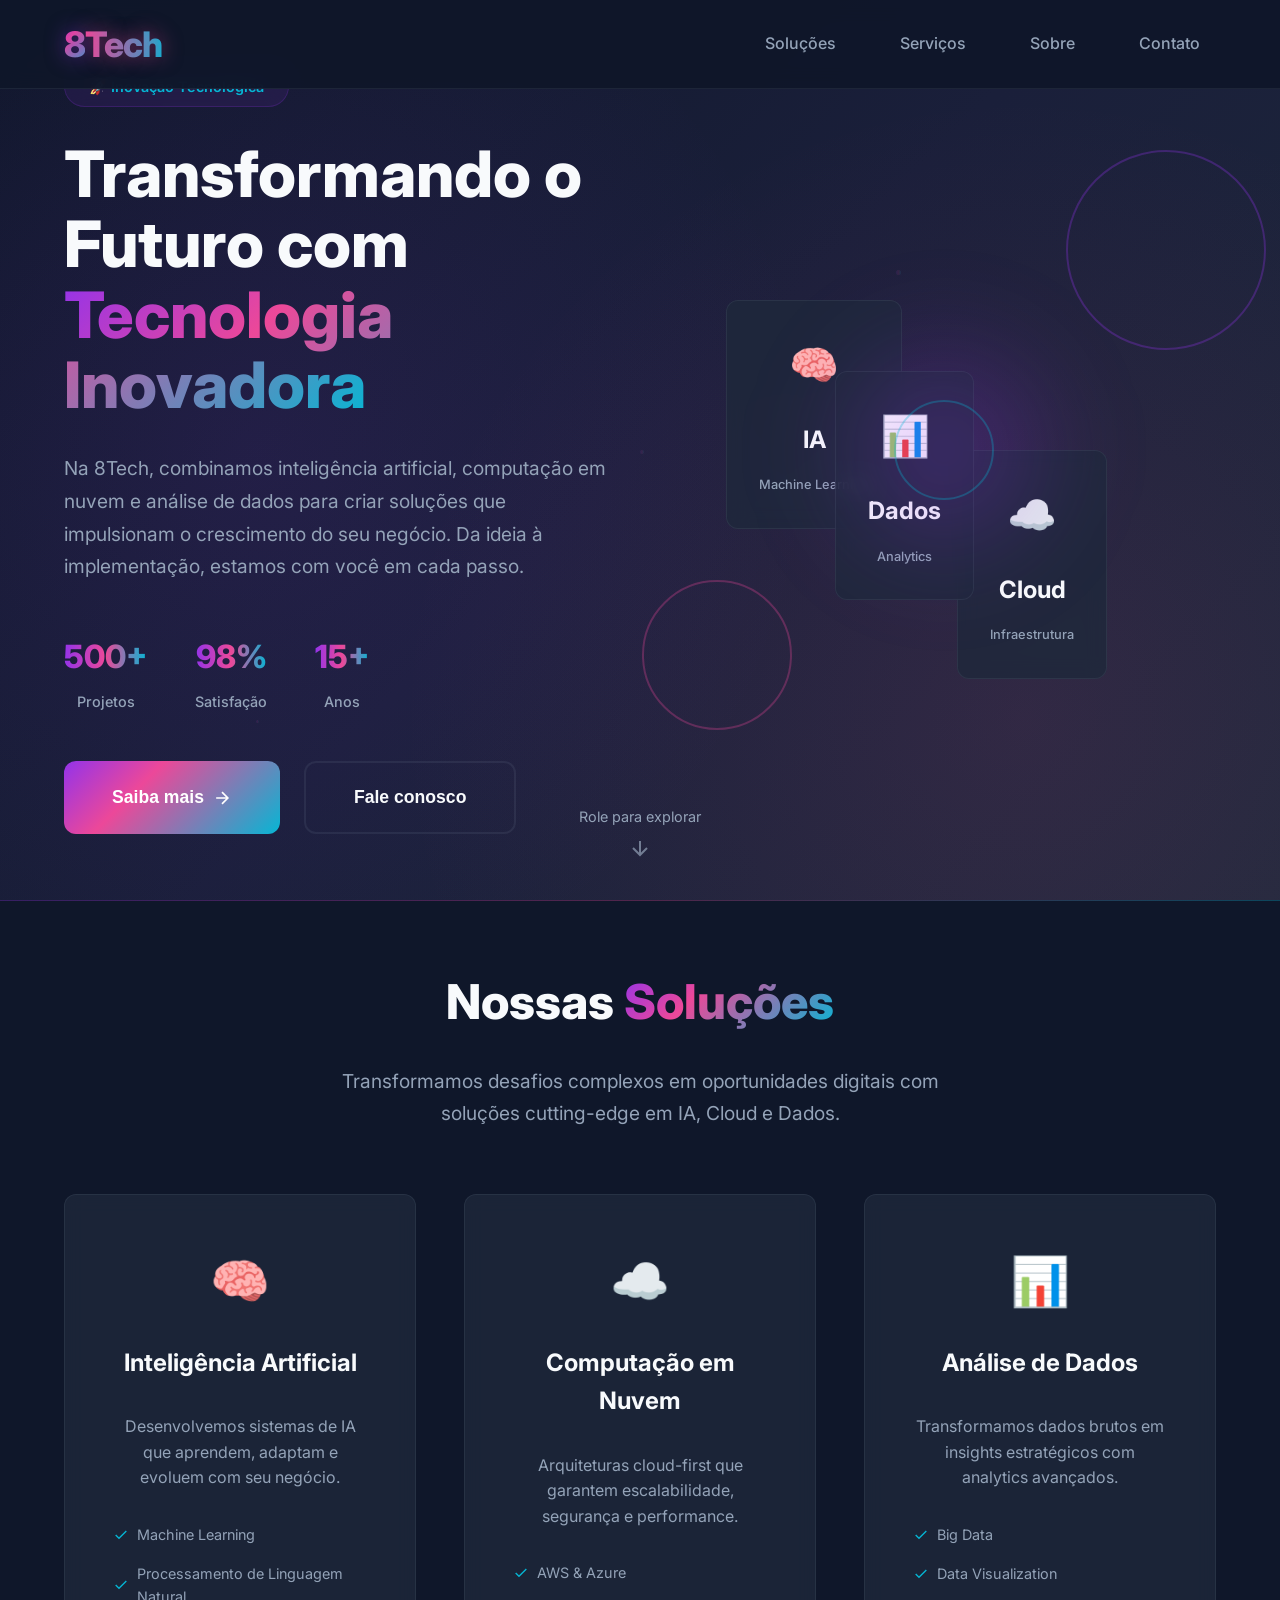
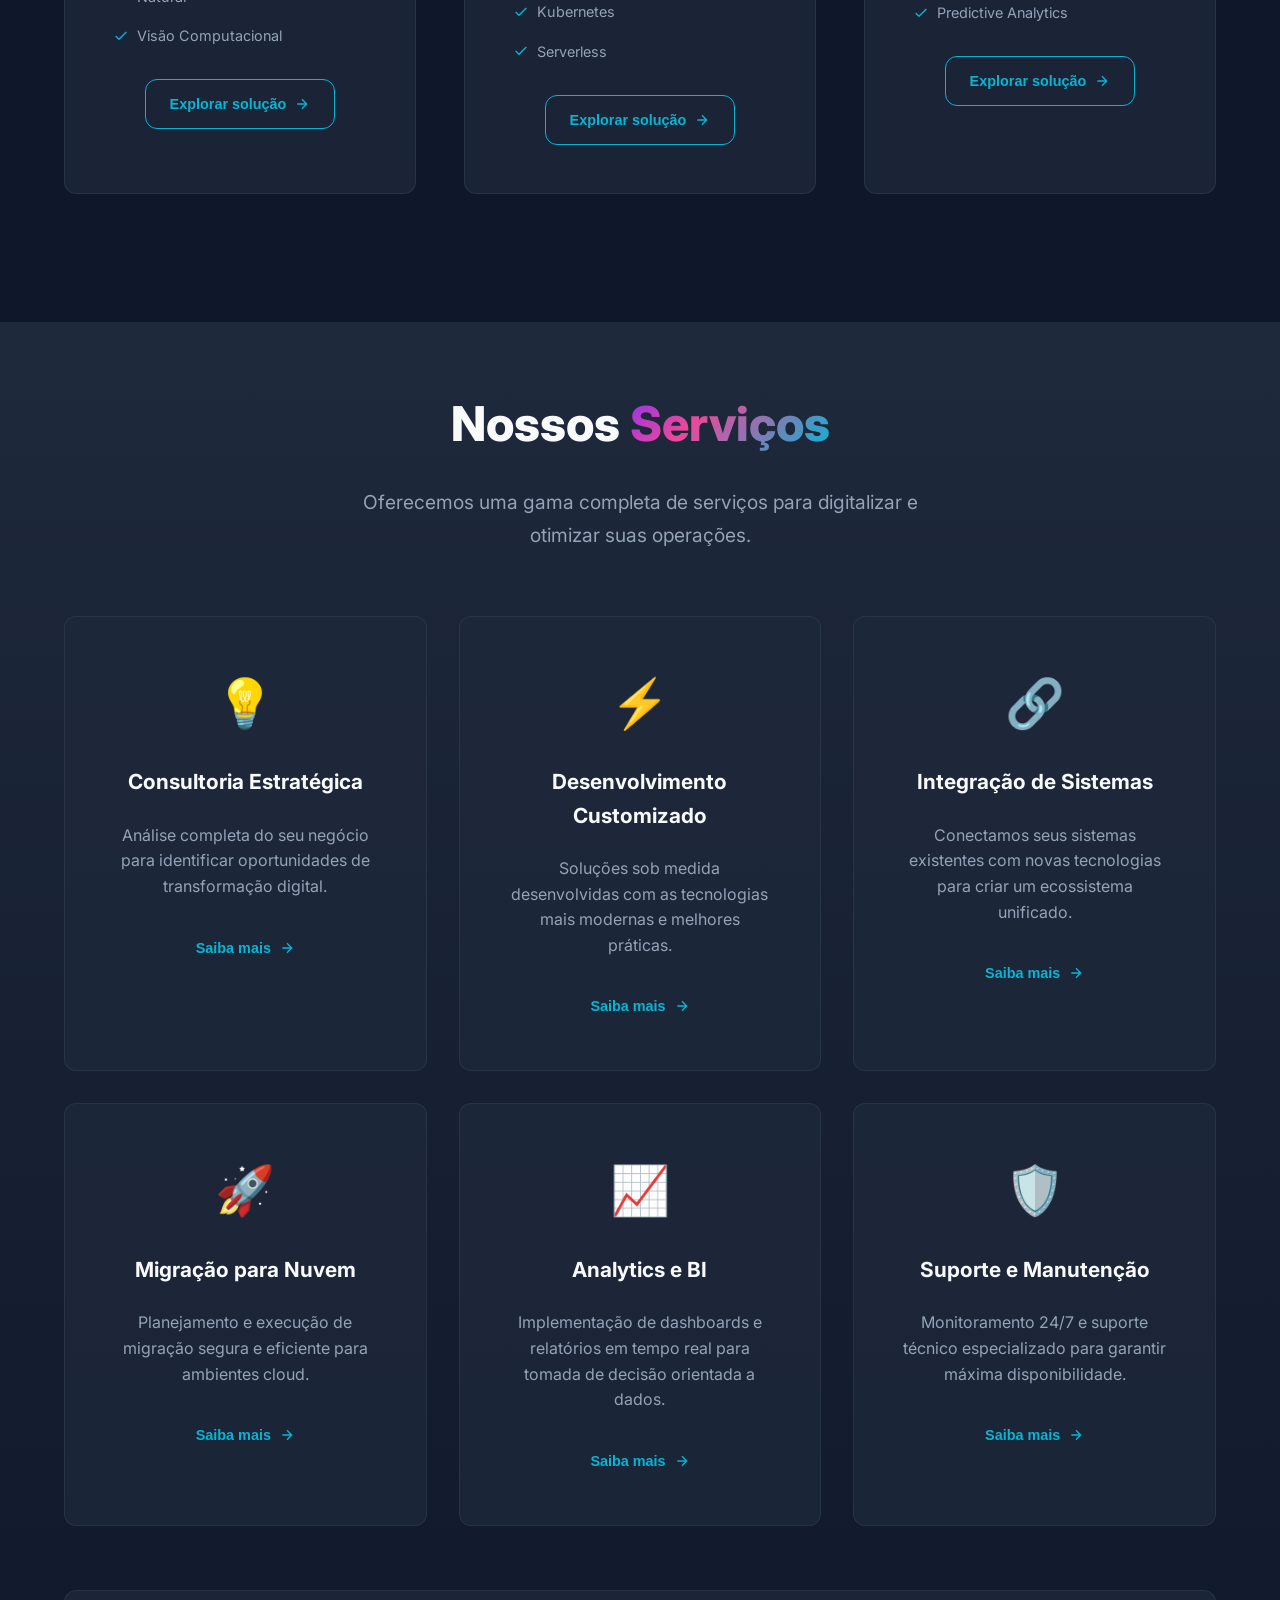
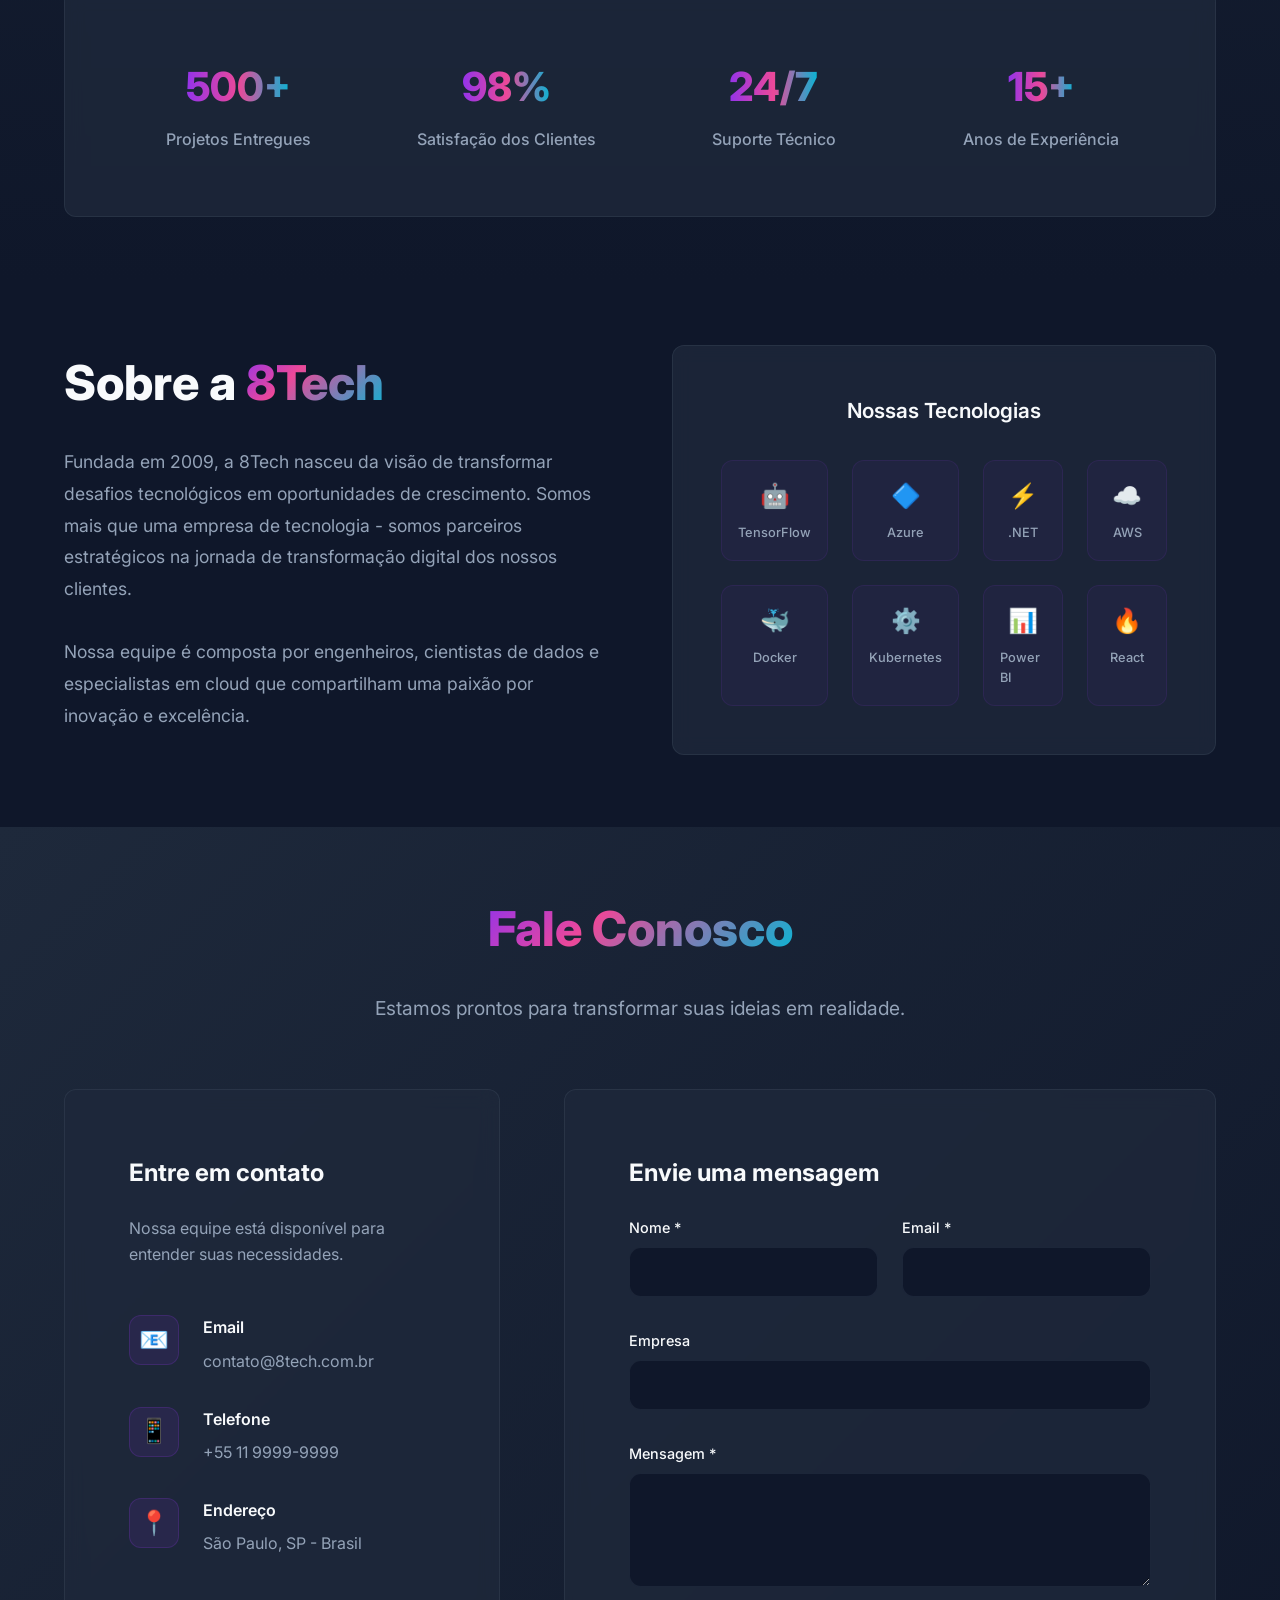
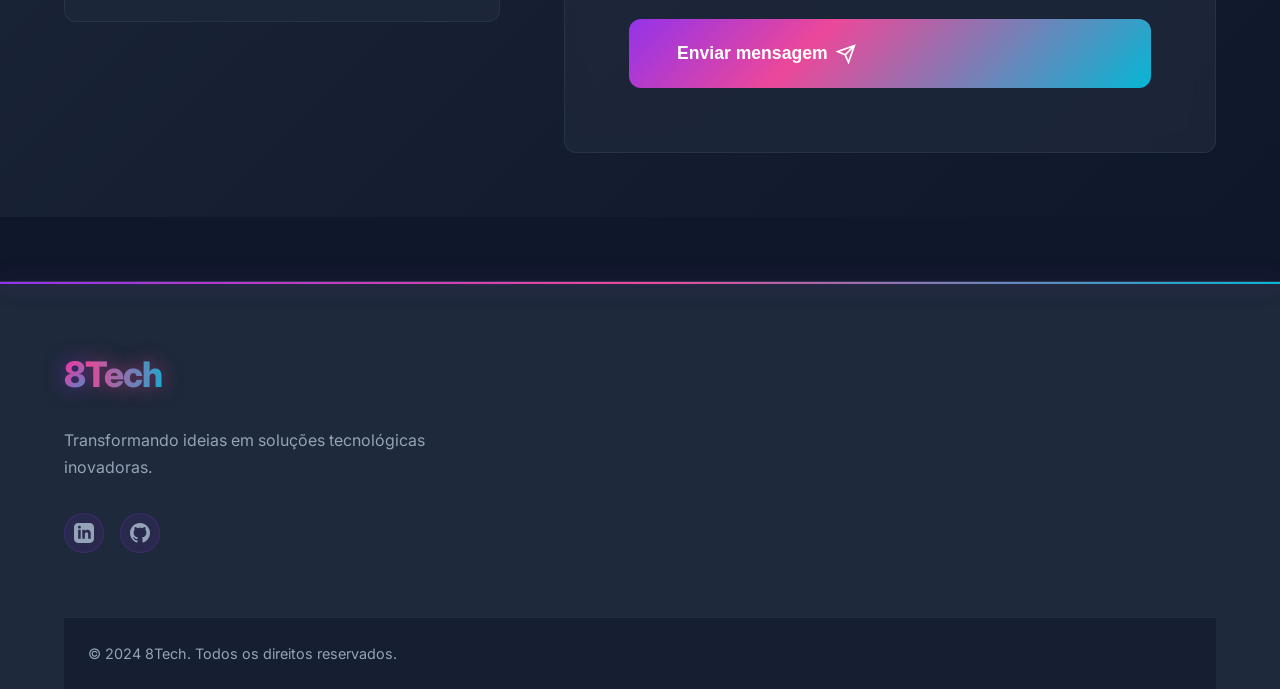
==== index.html @ 7bd9f77c "Adiciona site 8Tech para GitHub Pages - Site HTML completo na raiz - CSS e estilos incluídos - Favic" ====
<!DOCTYPE html>
<html lang="pt-BR">
<head>
    <meta charset="utf-8" />
    <meta name="viewport" content="width=device-width, initial-scale=1.0" />
    <title>8Tech - Soluções Tecnológicas Inovadoras</title>
    
    <!-- Google Fonts - Inter -->
    <link rel="preconnect" href="https://fonts.googleapis.com">
    <link rel="preconnect" href="https://fonts.gstatic.com" crossorigin>
    <link href="https://fonts.googleapis.com/css2?family=Inter:wght@300;400;500;600;700;800&display=swap" rel="stylesheet">
    
    <style>
        /* 8Tech - Cores Oficiais baseadas na logo */
        :root {
            /* Gradiente oficial da logo 8Tech - roxo, rosa e azul neon */
            --primary-gradient: linear-gradient(135deg, #9333EA 0%, #EC4899 35%, #06B6D4 100%);
            --primary-color: #9333EA;
            --secondary-color: #EC4899;
            --accent-color: #06B6D4;
            --neon-purple: #9333EA;
            --neon-pink: #EC4899;
            --neon-cyan: #06B6D4;
            
            /* Cores de fundo mantendo o dark theme */
            --dark-bg: #0F172A;
            --dark-surface: #1E293B;
            --light-text: #F8FAFC;
            --muted-text: #94A3B8;
            --card-bg: rgba(30, 41, 59, 0.8);
            --card-border: rgba(148, 163, 184, 0.1);
            
            /* Gradientes adicionais baseados na logo */
            --logo-gradient: linear-gradient(90deg, #9333EA 0%, #EC4899 50%, #06B6D4 100%);
            --neon-glow: 0 0 20px rgba(236, 72, 153, 0.5);
            --neon-glow-hover: 0 0 30px rgba(147, 51, 234, 0.8);
            
            /* Sombras com efeito neon */
            --shadow-neon-purple: 0 0 20px rgba(147, 51, 234, 0.6);
            --shadow-neon-pink: 0 0 20px rgba(236, 72, 153, 0.6);
            --shadow-neon-cyan: 0 0 20px rgba(6, 182, 212, 0.6);
            --shadow-neon-combo: 0 0 30px rgba(147, 51, 234, 0.4), 0 0 60px rgba(236, 72, 153, 0.3);
            
            /* Tipografia moderna */
            --font-family: 'Inter', -apple-system, BlinkMacSystemFont, 'Segoe UI', sans-serif;
            
            /* Espaçamentos */
            --spacing-xs: 0.5rem;
            --spacing-sm: 1rem;
            --spacing-md: 1.5rem;
            --spacing-lg: 2rem;
            --spacing-xl: 3rem;
            --spacing-2xl: 4rem;
            
            /* Sombras */
            --shadow-sm: 0 1px 2px 0 rgb(0 0 0 / 0.05);
            --shadow-md: 0 4px 6px -1px rgb(0 0 0 / 0.1);
            --shadow-lg: 0 10px 15px -3px rgb(0 0 0 / 0.1);
            --shadow-xl: 0 20px 25px -5px rgb(0 0 0 / 0.1);
            
            /* Bordas e transições */
            --border-radius: 0.75rem;
            --transition-fast: 150ms cubic-bezier(0.4, 0, 0.2, 1);
            --transition-normal: 300ms cubic-bezier(0.4, 0, 0.2, 1);
            --transition-slow: 500ms cubic-bezier(0.4, 0, 0.2, 1);
        }

        * {
            margin: 0;
            padding: 0;
            box-sizing: border-box;
        }

        html {
            scroll-behavior: smooth;
        }

        body {
            font-family: var(--font-family);
            background-color: var(--dark-bg);
            color: var(--light-text);
            line-height: 1.6;
            overflow-x: hidden;
        }

        .container {
            max-width: 1200px;
            margin: 0 auto;
            padding: 0 var(--spacing-md);
        }

        .gradient-text {
            background: var(--primary-gradient);
            -webkit-background-clip: text;
            -webkit-text-fill-color: transparent;
            background-clip: text;
        }

        .gradient-bg {
            background: var(--primary-gradient);
        }

        .card-hover {
            transition: all var(--transition-normal);
            cursor: pointer;
        }

        .card-hover:hover {
            transform: translateY(-4px);
            box-shadow: var(--shadow-xl), var(--shadow-neon-combo);
        }

        .btn-primary {
            background: var(--primary-gradient);
            color: white;
            border: none;
            padding: var(--spacing-sm) var(--spacing-lg);
            border-radius: var(--border-radius);
            font-weight: 600;
            font-size: 1rem;
            cursor: pointer;
            transition: all var(--transition-normal);
            position: relative;
            overflow: hidden;
            display: inline-flex;
            align-items: center;
            gap: var(--spacing-xs);
        }

        .btn-primary::before {
            content: '';
            position: absolute;
            top: 0;
            left: -100%;
            width: 100%;
            height: 100%;
            background: linear-gradient(90deg, transparent, rgba(255,255,255,0.2), transparent);
            transition: left var(--transition-slow);
        }

        .btn-primary:hover::before {
            left: 100%;
        }

        .btn-primary:hover {
            transform: translateY(-2px);
            box-shadow: var(--shadow-lg), var(--shadow-neon);
        }

        .btn-large {
            padding: var(--spacing-md) var(--spacing-xl);
            font-size: 1.1rem;
        }

        .btn-secondary {
            background: transparent;
            color: var(--light-text);
            border: 2px solid var(--card-border);
            padding: var(--spacing-md) var(--spacing-xl);
            border-radius: var(--border-radius);
            font-weight: 600;
            font-size: 1.1rem;
            cursor: pointer;
            transition: all var(--transition-normal);
            display: inline-flex;
            align-items: center;
            gap: var(--spacing-xs);
        }

        .btn-secondary:hover {
            background: var(--card-bg);
            border-color: var(--primary-color);
            transform: translateY(-2px);
        }

        .section-padding {
            padding: var(--spacing-2xl) 0;
        }

        /* Header */
        .header-fixed {
            position: fixed;
            top: 0;
            left: 0;
            right: 0;
            z-index: 1000;
            background: rgba(15, 23, 42, 0.95);
            backdrop-filter: blur(10px);
            border-bottom: 1px solid var(--card-border);
            transition: all var(--transition-normal);
        }

        .navbar {
            padding: var(--spacing-sm) 0;
        }

        .navbar .container {
            display: flex;
            justify-content: space-between;
            align-items: center;
        }

        .nav-brand .logo-link {
            text-decoration: none;
        }

        .logo-container {
            display: flex;
            align-items: center;
            gap: var(--spacing-sm);
        }

        .logo-image {
            height: 45px;
            width: auto;
            filter: drop-shadow(var(--shadow-neon-combo));
            transition: all var(--transition-normal);
            animation: logoNeonPulse 3s ease-in-out infinite;
        }

        .logo-image:hover {
            transform: scale(1.05);
            filter: drop-shadow(var(--shadow-neon-hover));
        }

        .logo-text-fallback {
            font-size: 2.2rem;
            font-weight: 800;
            letter-spacing: -0.02em;
            display: flex;
            align-items: center;
        }

        .logo-8 {
            background: var(--primary-gradient);
            -webkit-background-clip: text;
            -webkit-text-fill-color: transparent;
            background-clip: text;
            text-shadow: 0 0 20px rgba(147, 51, 234, 0.5);
        }

        .logo-tech {
            background: linear-gradient(90deg, #EC4899 0%, #06B6D4 100%);
            -webkit-background-clip: text;
            -webkit-text-fill-color: transparent;
            background-clip: text;
            text-shadow: 0 0 20px rgba(236, 72, 153, 0.5);
        }

        .nav-menu {
            display: flex;
            align-items: center;
        }

        .nav-list {
            display: flex;
            list-style: none;
            gap: var(--spacing-lg);
            margin: 0;
            padding: 0;
        }

        .nav-link {
            color: var(--muted-text);
            text-decoration: none;
            font-weight: 500;
            padding: var(--spacing-xs) var(--spacing-sm);
            border-radius: var(--border-radius);
            transition: all var(--transition-fast);
            position: relative;
        }

        .nav-link::before {
            content: '';
            position: absolute;
            bottom: -2px;
            left: 50%;
            width: 0;
            height: 2px;
            background: var(--logo-gradient);
            transform: translateX(-50%);
            transition: width var(--transition-normal);
        }

        .nav-link:hover {
            color: var(--light-text);
            text-shadow: 0 0 10px rgba(236, 72, 153, 0.5);
        }

        .nav-link:hover::before {
            width: 80%;
            box-shadow: 0 0 10px rgba(147, 51, 234, 0.5);
        }

        .mobile-menu-toggle {
            display: none;
            flex-direction: column;
            gap: 4px;
            background: none;
            border: none;
            cursor: pointer;
            padding: var(--spacing-xs);
        }

        .hamburger-line {
            width: 24px;
            height: 2px;
            background: var(--light-text);
            transition: all var(--transition-normal);
            box-shadow: 0 0 5px rgba(236, 72, 153, 0.5);
        }

        /* Hero Section */
        .hero {
            min-height: 100vh;
            background: linear-gradient(135deg, var(--dark-bg) 0%, #1a1f3a 50%, var(--dark-surface) 100%);
            display: flex;
            align-items: center;
            position: relative;
            overflow: hidden;
        }

        .hero::before {
            content: '';
            position: absolute;
            top: 0;
            left: 0;
            right: 0;
            bottom: 0;
            background: radial-gradient(circle at 20% 50%, rgba(147, 51, 234, 0.1) 0%, transparent 50%),
                        radial-gradient(circle at 80% 80%, rgba(236, 72, 153, 0.1) 0%, transparent 50%);
            pointer-events: none;
        }

        .hero-particles {
            position: absolute;
            top: 0;
            left: 0;
            width: 100%;
            height: 100%;
            pointer-events: none;
        }

        .particle {
            position: absolute;
            background: var(--logo-gradient);
            border-radius: 50%;
            opacity: 0.1;
            animation: float-particle 20s infinite linear;
        }

        .particle-1 {
            width: 4px;
            height: 4px;
            top: 20%;
            left: 10%;
            animation-delay: 0s;
        }

        .particle-2 {
            width: 6px;
            height: 6px;
            top: 60%;
            left: 80%;
            animation-delay: 3s;
        }

        .particle-3 {
            width: 3px;
            height: 3px;
            top: 80%;
            left: 20%;
            animation-delay: 6s;
        }

        .particle-4 {
            width: 5px;
            height: 5px;
            top: 30%;
            left: 70%;
            animation-delay: 9s;
        }

        .particle-5 {
            width: 4px;
            height: 4px;
            top: 50%;
            left: 50%;
            animation-delay: 12s;
        }

        .hero-badge {
            display: inline-flex;
            align-items: center;
            background: rgba(147, 51, 234, 0.1);
            border: 1px solid rgba(147, 51, 234, 0.2);
            border-radius: 50px;
            padding: var(--spacing-xs) var(--spacing-md);
            margin-bottom: var(--spacing-lg);
            backdrop-filter: blur(10px);
            animation: badge-glow 2s ease-in-out infinite;
        }

        .badge-text {
            font-size: 0.9rem;
            font-weight: 600;
            color: var(--accent-color);
        }

        .hero-stats {
            display: flex;
            gap: var(--spacing-xl);
            margin: var(--spacing-lg) 0 var(--spacing-xl) 0;
        }

        .hero-stats .stat-item {
            text-align: center;
        }

        .hero-stats .stat-number {
            font-size: 2rem;
            font-weight: 800;
            background: var(--logo-gradient);
            -webkit-background-clip: text;
            -webkit-text-fill-color: transparent;
            background-clip: text;
            margin-bottom: var(--spacing-xs);
        }

        .hero-stats .stat-label {
            color: var(--muted-text);
            font-size: 0.9rem;
            font-weight: 500;
        }

        .tech-circles {
            position: absolute;
            top: 0;
            left: 0;
            width: 100%;
            height: 100%;
            pointer-events: none;
        }

        .tech-circle {
            position: absolute;
            border: 2px solid;
            border-radius: 50%;
            opacity: 0.3;
        }

        .circle-1 {
            width: 200px;
            height: 200px;
            top: -50px;
            right: -50px;
            border-color: var(--neon-purple);
            animation: rotate-circle 20s linear infinite;
        }

        .circle-2 {
            width: 150px;
            height: 150px;
            bottom: -30px;
            left: -30px;
            border-color: var(--neon-pink);
            animation: rotate-circle 15s linear infinite reverse;
        }

        .circle-3 {
            width: 100px;
            height: 100px;
            top: 50%;
            left: 50%;
            transform: translate(-50%, -50%);
            border-color: var(--neon-cyan);
            animation: rotate-circle 10s linear infinite;
        }

        .scroll-indicator {
            position: absolute;
            bottom: var(--spacing-lg);
            left: 50%;
            transform: translateX(-50%);
            text-align: center;
            color: var(--muted-text);
            animation: float 2s ease-in-out infinite;
        }

        .scroll-text {
            font-size: 0.9rem;
            margin-bottom: var(--spacing-xs);
        }

        .scroll-arrow {
            opacity: 0.7;
        }

        .hero-content {
            display: grid;
            grid-template-columns: 1fr 1fr;
            gap: var(--spacing-2xl);
            align-items: center;
            position: relative;
            z-index: 1;
        }

        .hero-text {
            max-width: 600px;
        }

        .hero-title {
            font-size: clamp(2.5rem, 5vw, 4rem);
            font-weight: 800;
            line-height: 1.1;
            margin-bottom: var(--spacing-lg);
            color: var(--light-text);
        }

        .hero-description {
            font-size: 1.2rem;
            color: var(--muted-text);
            line-height: 1.7;
            margin-bottom: var(--spacing-xl);
        }

        .hero-actions {
            display: flex;
            gap: var(--spacing-md);
            flex-wrap: wrap;
        }

        .hero-visual {
            position: relative;
            height: 500px;
            display: flex;
            align-items: center;
            justify-content: center;
        }

        .floating-cards {
            position: relative;
            width: 100%;
            height: 100%;
        }

        .card-float {
            position: absolute;
            background: var(--card-bg);
            border: 1px solid var(--card-border);
            border-radius: var(--border-radius);
            padding: var(--spacing-lg);
            display: flex;
            flex-direction: column;
            align-items: center;
            gap: var(--spacing-sm);
            backdrop-filter: blur(10px);
            transition: all var(--transition-normal);
        }

        .card-float:hover {
            transform: translateY(-8px) scale(1.05);
            box-shadow: var(--shadow-xl), var(--shadow-neon-combo);
        }

        .card-1 {
            top: 20%;
            left: 10%;
        }

        .card-2 {
            top: 50%;
            right: 20%;
        }

        .card-3 {
            bottom: 20%;
            left: 30%;
        }

        .card-icon {
            font-size: 2.5rem;
            margin-bottom: var(--spacing-xs);
        }

        .card-title {
            font-weight: 600;
            color: var(--light-text);
            margin-bottom: var(--spacing-xs);
        }

        .card-subtitle {
            font-size: 0.8rem;
            color: var(--muted-text);
            font-weight: 500;
        }

        .glow-orb {
            position: absolute;
            top: 50%;
            left: 50%;
            transform: translate(-50%, -50%);
            width: 300px;
            height: 300px;
            background: radial-gradient(circle, rgba(147, 51, 234, 0.3) 0%, transparent 70%);
            border-radius: 50%;
            filter: blur(40px);
        }

        /* Solutions Section */
        .solutions-section {
            background: var(--dark-bg);
            position: relative;
        }

        .solutions-section::before {
            content: '';
            position: absolute;
            top: 0;
            left: 0;
            right: 0;
            height: 1px;
            background: var(--logo-gradient);
            opacity: 0.3;
        }

        .section-header {
            text-align: center;
            margin-bottom: var(--spacing-2xl);
        }

        .section-title {
            font-size: clamp(2rem, 4vw, 3rem);
            font-weight: 800;
            margin-bottom: var(--spacing-md);
            color: var(--light-text);
        }

        .section-description {
            font-size: 1.2rem;
            color: var(--muted-text);
            max-width: 600px;
            margin: 0 auto;
            line-height: 1.7;
        }

        .solutions-grid {
            display: grid;
            grid-template-columns: repeat(auto-fit, minmax(350px, 1fr));
            gap: var(--spacing-xl);
            margin-bottom: var(--spacing-2xl);
        }

        .solution-card {
            background: var(--card-bg);
            border: 1px solid var(--card-border);
            border-radius: var(--border-radius);
            padding: var(--spacing-xl);
            backdrop-filter: blur(10px);
            position: relative;
            overflow: hidden;
        }

        .solution-card::before {
            content: '';
            position: absolute;
            top: 0;
            left: 0;
            right: 0;
            height: 3px;
            background: var(--logo-gradient);
            opacity: 0;
            transition: opacity var(--transition-normal);
        }

        .solution-card:hover::before {
            opacity: 1;
        }

        .card-header {
            text-align: center;
            margin-bottom: var(--spacing-lg);
        }

        .card-icon-large {
            font-size: 3rem;
            margin-bottom: var(--spacing-md);
            display: inline-block;
            animation: float 3s ease-in-out infinite;
        }

        .card-title {
            font-size: 1.5rem;
            font-weight: 700;
            color: var(--light-text);
            margin: 0;
        }

        .card-content {
            margin-bottom: var(--spacing-lg);
        }

        .card-description {
            color: var(--muted-text);
            line-height: 1.6;
            margin-bottom: var(--spacing-lg);
            text-align: center;
        }

        .card-features {
            display: flex;
            flex-direction: column;
            gap: var(--spacing-sm);
        }

        .feature-item {
            display: flex;
            align-items: center;
            gap: var(--spacing-xs);
            color: var(--muted-text);
            font-size: 0.9rem;
        }

        .feature-item svg {
            color: var(--accent-color);
            flex-shrink: 0;
        }

        .card-footer {
            text-align: center;
        }

        .card-action {
            background: transparent;
            color: var(--accent-color);
            border: 1px solid var(--accent-color);
            padding: var(--spacing-sm) var(--spacing-md);
            border-radius: var(--border-radius);
            font-weight: 600;
            cursor: pointer;
            transition: all var(--transition-normal);
            display: inline-flex;
            align-items: center;
            gap: var(--spacing-xs);
            font-size: 0.9rem;
        }

        .card-action:hover {
            background: var(--accent-color);
            color: white;
            transform: translateY(-2px);
            box-shadow: 0 4px 12px rgba(6, 182, 212, 0.3);
        }

        /* Services Section */
        .services-section {
            background: linear-gradient(180deg, var(--dark-surface) 0%, var(--dark-bg) 100%);
        }

        .services-grid {
            display: grid;
            grid-template-columns: repeat(auto-fit, minmax(300px, 1fr));
            gap: var(--spacing-lg);
            margin-bottom: var(--spacing-2xl);
        }

        .services-metrics {
            background: var(--card-bg);
            border: 1px solid var(--card-border);
            border-radius: var(--border-radius);
            padding: var(--spacing-2xl);
            backdrop-filter: blur(10px);
        }

        .metrics-grid {
            display: grid;
            grid-template-columns: repeat(auto-fit, minmax(200px, 1fr));
            gap: var(--spacing-xl);
            text-align: center;
        }

        .metric-item {
            display: flex;
            flex-direction: column;
            align-items: center;
            gap: var(--spacing-xs);
        }

        .metric-number {
            font-size: 2.5rem;
            font-weight: 800;
            background: var(--logo-gradient);
            -webkit-background-clip: text;
            -webkit-text-fill-color: transparent;
            background-clip: text;
        }

        .metric-label {
            color: var(--muted-text);
            font-size: 1rem;
            font-weight: 500;
        }

        .service-item {
            background: var(--card-bg);
            border: 1px solid var(--card-border);
            border-radius: var(--border-radius);
            padding: var(--spacing-xl);
            text-align: center;
            transition: all var(--transition-normal);
            position: relative;
            overflow: hidden;
        }

        .service-item::before {
            content: '';
            position: absolute;
            top: -50%;
            left: -50%;
            width: 200%;
            height: 200%;
            background: radial-gradient(circle, rgba(147, 51, 234, 0.1) 0%, transparent 70%);
            opacity: 0;
            transition: opacity var(--transition-normal);
            pointer-events: none;
        }

        .service-item:hover::before {
            opacity: 1;
        }

        .service-icon {
            font-size: 3rem;
            margin-bottom: var(--spacing-md);
            display: inline-block;
            transition: transform var(--transition-normal);
        }

        .service-item:hover .service-icon {
            transform: scale(1.1);
        }

        .service-title {
            font-size: 1.3rem;
            font-weight: 700;
            color: var(--light-text);
            margin: 0 0 var(--spacing-md) 0;
        }

        .service-description {
            color: var(--muted-text);
            line-height: 1.6;
            margin-bottom: var(--spacing-lg);
            flex-grow: 1;
        }

        .learn-more-btn {
            background: transparent;
            color: var(--accent-color);
            border: none;
            padding: var(--spacing-xs) var(--spacing-sm);
            font-weight: 600;
            cursor: pointer;
            transition: all var(--transition-fast);
            display: inline-flex;
            align-items: center;
            gap: var(--spacing-xs);
            font-size: 0.9rem;
        }

        .learn-more-btn:hover {
            gap: var(--spacing-sm);
            color: var(--light-text);
        }

        /* About Section */
        .about-section {
            background: var(--dark-bg);
            position: relative;
        }

        .about-content {
            display: grid;
            grid-template-columns: 1fr 1fr;
            gap: var(--spacing-2xl);
            align-items: start;
        }

        .about-text {
            max-width: 600px;
        }

        .about-description {
            color: var(--muted-text);
            line-height: 1.8;
            margin-bottom: var(--spacing-lg);
            font-size: 1.1rem;
        }

        .tech-stack {
            background: var(--card-bg);
            border: 1px solid var(--card-border);
            border-radius: var(--border-radius);
            padding: var(--spacing-xl);
            backdrop-filter: blur(10px);
        }

        .stack-title {
            color: var(--light-text);
            font-size: 1.3rem;
            font-weight: 600;
            margin: 0 0 var(--spacing-lg) 0;
            text-align: center;
        }

        .tech-grid {
            display: grid;
            grid-template-columns: repeat(4, 1fr);
            gap: var(--spacing-md);
        }

        .tech-item {
            display: flex;
            flex-direction: column;
            align-items: center;
            gap: var(--spacing-xs);
            padding: var(--spacing-sm);
            background: rgba(147, 51, 234, 0.05);
            border: 1px solid rgba(147, 51, 234, 0.1);
            border-radius: var(--border-radius);
            transition: all var(--transition-normal);
        }

        .tech-item:hover {
            transform: translateY(-4px);
            background: rgba(147, 51, 234, 0.1);
            border-color: var(--primary-color);
        }

        .tech-logo {
            font-size: 1.5rem;
        }

        .tech-item span {
            color: var(--muted-text);
            font-size: 0.8rem;
            font-weight: 500;
        }

        /* Contact Section */
        .contact-section {
            background: linear-gradient(135deg, var(--dark-surface) 0%, var(--dark-bg) 100%);
        }

        .contact-content {
            display: grid;
            grid-template-columns: 1fr 1fr;
            gap: var(--spacing-2xl);
        }

        .contact-card, .form-card {
            background: var(--card-bg);
            border: 1px solid var(--card-border);
            border-radius: var(--border-radius);
            padding: var(--spacing-2xl);
            backdrop-filter: blur(10px);
            height: fit-content;
        }

        .contact-title, .form-title {
            font-size: 1.5rem;
            font-weight: 700;
            color: var(--light-text);
            margin: 0 0 var(--spacing-md) 0;
        }

        .contact-description {
            color: var(--muted-text);
            line-height: 1.6;
            margin-bottom: var(--spacing-xl);
        }

        .contact-items {
            display: flex;
            flex-direction: column;
            gap: var(--spacing-lg);
        }

        .contact-item {
            display: flex;
            gap: var(--spacing-md);
            align-items: start;
        }

        .contact-icon {
            font-size: 1.5rem;
            width: 50px;
            height: 50px;
            display: flex;
            align-items: center;
            justify-content: center;
            background: rgba(147, 51, 234, 0.1);
            border: 1px solid rgba(147, 51, 234, 0.2);
            border-radius: var(--border-radius);
            flex-shrink: 0;
        }

        .contact-details h4 {
            color: var(--light-text);
            font-size: 1rem;
            font-weight: 600;
            margin: 0 0 var(--spacing-xs) 0;
        }

        .contact-details a,
        .contact-details p {
            color: var(--muted-text);
            text-decoration: none;
            transition: color var(--transition-fast);
        }

        .contact-details a:hover {
            color: var(--accent-color);
        }

        .contact-form {
            display: flex;
            flex-direction: column;
            gap: var(--spacing-lg);
        }

        .form-row {
            display: grid;
            grid-template-columns: 1fr 1fr;
            gap: var(--spacing-md);
        }

        .form-group {
            display: flex;
            flex-direction: column;
            gap: var(--spacing-xs);
        }

        .form-group label {
            color: var(--light-text);
            font-weight: 500;
            font-size: 0.9rem;
        }

        .form-input {
            background: var(--dark-bg);
            border: 1px solid var(--card-border);
            border-radius: var(--border-radius);
            padding: var(--spacing-sm);
            color: var(--light-text);
            font-family: var(--font-family);
            transition: all var(--transition-fast);
        }

        .form-input:focus {
            outline: none;
            border-color: var(--primary-color);
            box-shadow: 0 0 0 3px rgba(147, 51, 234, 0.1);
        }

        /* Footer */
        .footer {
            background: var(--dark-surface);
            border-top: 1px solid var(--card-border);
            margin-top: var(--spacing-2xl);
            position: relative;
        }

        .footer::before {
            content: '';
            position: absolute;
            top: 0;
            left: 0;
            right: 0;
            height: 2px;
            background: var(--logo-gradient);
            box-shadow: 0 0 20px rgba(147, 51, 234, 0.5);
        }

        .footer-content {
            display: grid;
            grid-template-columns: 1fr 2fr;
            gap: var(--spacing-2xl);
            padding: var(--spacing-2xl) 0;
        }

        .footer-brand .logo-container {
            margin-bottom: var(--spacing-md);
        }

        .footer-brand .logo-image {
            height: 40px;
            filter: drop-shadow(0 0 15px rgba(147, 51, 234, 0.4));
        }

        .footer-description {
            color: var(--muted-text);
            max-width: 400px;
            margin-bottom: var(--spacing-lg);
            line-height: 1.7;
        }

        .social-links {
            display: flex;
            gap: var(--spacing-sm);
        }

        .social-link {
            display: flex;
            align-items: center;
            justify-content: center;
            width: 40px;
            height: 40px;
            background: rgba(147, 51, 234, 0.1);
            border: 1px solid rgba(147, 51, 234, 0.2);
            border-radius: 50%;
            color: var(--muted-text);
            text-decoration: none;
            transition: all var(--transition-normal);
        }

        .social-link:hover {
            background: var(--logo-gradient);
            border-color: transparent;
            color: white;
            transform: translateY(-2px);
            box-shadow: var(--shadow-neon-combo);
        }

        .footer-bottom {
            background: rgba(15, 23, 42, 0.5);
            border-top: 1px solid var(--card-border);
        }

        .footer-bottom-content {
            display: flex;
            justify-content: space-between;
            align-items: center;
            padding: var(--spacing-md) 0;
        }

        .copyright {
            color: var(--muted-text);
            font-size: 0.9rem;
        }

        /* Animações */
        @keyframes float {
            0%, 100% { transform: translateY(0px); }
            50% { transform: translateY(-10px); }
        }

        @keyframes float-particle {
            0% {
                transform: translateY(0px) translateX(0px);
                opacity: 0;
            }
            10% {
                opacity: 0.1;
            }
            90% {
                opacity: 0.1;
            }
            100% {
                transform: translateY(-100vh) translateX(100px);
                opacity: 0;
            }
        }

        @keyframes rotate-circle {
            from { transform: rotate(0deg); }
            to { transform: rotate(360deg); }
        }

        @keyframes badge-glow {
            0%, 100% {
                box-shadow: 0 0 10px rgba(147, 51, 234, 0.3);
            }
            50% {
                box-shadow: 0 0 20px rgba(236, 72, 153, 0.5);
            }
        }

        @keyframes pulse-glow {
            0%, 100% { box-shadow: 0 0 20px rgba(107, 70, 193, 0.5); }
            50% { box-shadow: 0 0 40px rgba(107, 70, 193, 0.8); }
        }

        @keyframes logoNeonPulse {
            0%, 100% {
                filter: drop-shadow(0 0 20px rgba(147, 51, 234, 0.6));
            }
            50% {
                filter: drop-shadow(0 0 30px rgba(236, 72, 153, 0.8));
            }
        }

        @keyframes logoNeonGlow {
            0%, 100% {
                filter: drop-shadow(0 0 25px rgba(147, 51, 234, 0.8));
            }
            50% {
                filter: drop-shadow(0 0 40px rgba(6, 182, 212, 1));
            }
        }

        @keyframes fadeInUp {
            from {
                opacity: 0;
                transform: translateY(30px);
            }
            to {
                opacity: 1;
                transform: translateY(0);
            }
        }

        .animate-float {
            animation: float 3s ease-in-out infinite;
        }

        .animate-pulse-glow {
            animation: pulse-glow 2s ease-in-out infinite;
        }

        .animate-fadeInUp {
            animation: fadeInUp 0.8s ease-out;
        }

        /* Mobile Responsivo */
        @media (max-width: 768px) {
            .container {
                padding: 0 var(--spacing-sm);
            }

            .mobile-menu-toggle {
                display: flex;
            }

            .nav-menu {
                position: fixed;
                top: 70px;
                left: 0;
                right: 0;
                background: var(--dark-surface);
                backdrop-filter: blur(10px);
                border-bottom: 1px solid var(--card-border);
                transform: translateY(-100%);
                opacity: 0;
                visibility: hidden;
                transition: all var(--transition-normal);
            }

            .nav-menu.active {
                transform: translateY(0);
                opacity: 1;
                visibility: visible;
            }

            .nav-list {
                flex-direction: column;
                padding: var(--spacing-lg);
                gap: var(--spacing-md);
            }

            .nav-link {
                display: block;
                text-align: center;
                padding: var(--spacing-sm);
            }

            .logo-image {
                height: 35px;
            }

            .hero-content {
                grid-template-columns: 1fr;
                gap: var(--spacing-xl);
                text-align: center;
            }

            .hero-text {
                max-width: 100%;
            }

            .hero-actions {
                justify-content: center;
            }

            .hero-visual {
                height: 400px;
            }

            .card-float {
                padding: var(--spacing-md);
            }

            .card-1 {
                top: 10%;
                left: 20%;
            }

            .card-2 {
                top: 40%;
                right: 10%;
            }

            .card-3 {
                bottom: 10%;
                left: 40%;
            }

            .glow-orb {
                width: 200px;
                height: 200px;
            }

            .solutions-grid {
                grid-template-columns: 1fr;
                gap: var(--spacing-lg);
            }

            .services-grid {
                grid-template-columns: 1fr;
                gap: var(--spacing-md);
            }

            .about-content {
                grid-template-columns: 1fr;
                gap: var(--spacing-xl);
            }

            .about-text {
                max-width: 100%;
            }

            .tech-grid {
                grid-template-columns: repeat(2, 1fr);
            }

            .contact-content {
                grid-template-columns: 1fr;
                gap: var(--spacing-xl);
            }

            .form-row {
                grid-template-columns: 1fr;
            }

            .contact-card, .form-card {
                padding: var(--spacing-xl);
            }

            .footer-content {
                grid-template-columns: 1fr;
                gap: var(--spacing-xl);
            }

            .footer-bottom-content {
                flex-direction: column;
                gap: var(--spacing-sm);
                text-align: center;
            }
        }
    </style>
</head>
<body>
    <!-- Header -->
    <header class="header-fixed">
        <nav class="navbar">
            <div class="container">
                <div class="nav-brand">
                    <a href="/" class="logo-link">
                        <div class="logo-container">
                            <!-- Placeholder para logo oficial -->
                            <div class="logo-text-fallback">
                                <span class="logo-8">8</span><span class="logo-tech">Tech</span>
                            </div>
                        </div>
                    </a>
                </div>
                
                <div class="nav-menu">
                    <ul class="nav-list">
                        <li class="nav-item">
                            <a href="#solucoes" class="nav-link">Soluções</a>
                        </li>
                        <li class="nav-item">
                            <a href="#servicos" class="nav-link">Serviços</a>
                        </li>
                        <li class="nav-item">
                            <a href="#sobre" class="nav-link">Sobre</a>
                        </li>
                        <li class="nav-item">
                            <a href="#contato" class="nav-link">Contato</a>
                        </li>
                    </ul>
                </div>
                
                <button class="mobile-menu-toggle" onclick="toggleMobileMenu()">
                    <span class="hamburger-line"></span>
                    <span class="hamburger-line"></span>
                    <span class="hamburger-line"></span>
                </button>
            </div>
        </nav>
    </header>

    <main>
        <!-- Hero Section -->
        <section class="hero" id="home">
            <div class="hero-particles">
                <div class="particle particle-1"></div>
                <div class="particle particle-2"></div>
                <div class="particle particle-3"></div>
                <div class="particle particle-4"></div>
                <div class="particle particle-5"></div>
            </div>
            
            <div class="container">
                <div class="hero-content">
                    <div class="hero-text">
                        <div class="hero-badge">
                            <span class="badge-text">🚀 Inovação Tecnológica</span>
                        </div>
                        <h1 class="hero-title">
                            Transformando o Futuro com
                            <span class="gradient-text">Tecnologia Inovadora</span>
                        </h1>
                        <p class="hero-description">
                            Na 8Tech, combinamos inteligência artificial, computação em nuvem e análise de dados 
                            para criar soluções que impulsionam o crescimento do seu negócio. 
                            Da ideia à implementação, estamos com você em cada passo.
                        </p>
                        <div class="hero-stats">
                            <div class="stat-item">
                                <div class="stat-number">500+</div>
                                <div class="stat-label">Projetos</div>
                            </div>
                            <div class="stat-item">
                                <div class="stat-number">98%</div>
                                <div class="stat-label">Satisfação</div>
                            </div>
                            <div class="stat-item">
                                <div class="stat-number">15+</div>
                                <div class="stat-label">Anos</div>
                            </div>
                        </div>
                        <div class="hero-actions">
                            <button class="btn-primary btn-large" onclick="scrollToSection('solucoes')">
                                Saiba mais
                                <svg width="20" height="20" viewBox="0 0 24 24" fill="none" stroke="currentColor" stroke-width="2">
                                    <path d="M5 12h14M12 5l7 7-7 7"/>
                                </svg>
                            </button>
                            <button class="btn-secondary btn-large" onclick="scrollToSection('contato')">
                                Fale conosco
                            </button>
                        </div>
                    </div>
                    
                    <div class="hero-visual">
                        <div class="floating-cards">
                            <div class="card-float card-1 animate-float">
                                <div class="card-icon">🧠</div>
                                <div class="card-title">IA</div>
                                <div class="card-subtitle">Machine Learning</div>
                            </div>
                            <div class="card-float card-2 animate-float" style="animation-delay: 0.5s;">
                                <div class="card-icon">☁️</div>
                                <div class="card-title">Cloud</div>
                                <div class="card-subtitle">Infraestrutura</div>
                            </div>
                            <div class="card-float card-3 animate-float" style="animation-delay: 1s;">
                                <div class="card-icon">📊</div>
                                <div class="card-title">Dados</div>
                                <div class="card-subtitle">Analytics</div>
                            </div>
                        </div>
                        <div class="glow-orb animate-pulse-glow"></div>
                        <div class="tech-circles">
                            <div class="tech-circle circle-1"></div>
                            <div class="tech-circle circle-2"></div>
                            <div class="tech-circle circle-3"></div>
                        </div>
                    </div>
                </div>
            </div>
            
            <div class="scroll-indicator">
                <div class="scroll-text">Role para explorar</div>
                <div class="scroll-arrow">
                    <svg width="24" height="24" viewBox="0 0 24 24" fill="none" stroke="currentColor" stroke-width="2">
                        <path d="M12 5v14M19 12l-7 7-7-7"/>
                    </svg>
                </div>
            </div>
        </section>

        <!-- Solutions Section -->
        <section class="solutions-section section-padding" id="solucoes">
            <div class="container">
                <div class="section-header">
                    <h2 class="section-title">
                        Nossas <span class="gradient-text">Soluções</span>
                    </h2>
                    <p class="section-description">
                        Transformamos desafios complexos em oportunidades digitais com soluções 
                        cutting-edge em IA, Cloud e Dados.
                    </p>
                </div>

                <div class="solutions-grid">
                    <div class="solution-card card-hover">
                        <div class="card-header">
                            <div class="card-icon-large">🧠</div>
                            <h3 class="card-title">Inteligência Artificial</h3>
                        </div>
                        <div class="card-content">
                            <p class="card-description">
                                Desenvolvemos sistemas de IA que aprendem, adaptam e evoluem com seu negócio.
                            </p>
                            <div class="card-features">
                                <div class="feature-item">
                                    <svg width="16" height="16" viewBox="0 0 24 24" fill="none" stroke="currentColor" stroke-width="2">
                                        <path d="M20 6L9 17l-5-5"/>
                                    </svg>
                                    <span>Machine Learning</span>
                                </div>
                                <div class="feature-item">
                                    <svg width="16" height="16" viewBox="0 0 24 24" fill="none" stroke="currentColor" stroke-width="2">
                                        <path d="M20 6L9 17l-5-5"/>
                                    </svg>
                                    <span>Processamento de Linguagem Natural</span>
                                </div>
                                <div class="feature-item">
                                    <svg width="16" height="16" viewBox="0 0 24 24" fill="none" stroke="currentColor" stroke-width="2">
                                        <path d="M20 6L9 17l-5-5"/>
                                    </svg>
                                    <span>Visão Computacional</span>
                                </div>
                            </div>
                        </div>
                        <div class="card-footer">
                            <button class="card-action" onclick="scrollToSection('contato')">
                                Explorar solução
                                <svg width="16" height="16" viewBox="0 0 24 24" fill="none" stroke="currentColor" stroke-width="2">
                                    <path d="M5 12h14M12 5l7 7-7 7"/>
                                </svg>
                            </button>
                        </div>
                    </div>
                    
                    <div class="solution-card card-hover">
                        <div class="card-header">
                            <div class="card-icon-large">☁️</div>
                            <h3 class="card-title">Computação em Nuvem</h3>
                        </div>
                        <div class="card-content">
                            <p class="card-description">
                                Arquiteturas cloud-first que garantem escalabilidade, segurança e performance.
                            </p>
                            <div class="card-features">
                                <div class="feature-item">
                                    <svg width="16" height="16" viewBox="0 0 24 24" fill="none" stroke="currentColor" stroke-width="2">
                                        <path d="M20 6L9 17l-5-5"/>
                                    </svg>
                                    <span>AWS & Azure</span>
                                </div>
                                <div class="feature-item">
                                    <svg width="16" height="16" viewBox="0 0 24 24" fill="none" stroke="currentColor" stroke-width="2">
                                        <path d="M20 6L9 17l-5-5"/>
                                    </svg>
                                    <span>Kubernetes</span>
                                </div>
                                <div class="feature-item">
                                    <svg width="16" height="16" viewBox="0 0 24 24" fill="none" stroke="currentColor" stroke-width="2">
                                        <path d="M20 6L9 17l-5-5"/>
                                    </svg>
                                    <span>Serverless</span>
                                </div>
                            </div>
                        </div>
                        <div class="card-footer">
                            <button class="card-action" onclick="scrollToSection('contato')">
                                Explorar solução
                                <svg width="16" height="16" viewBox="0 0 24 24" fill="none" stroke="currentColor" stroke-width="2">
                                    <path d="M5 12h14M12 5l7 7-7 7"/>
                                </svg>
                            </button>
                        </div>
                    </div>
                    
                    <div class="solution-card card-hover">
                        <div class="card-header">
                            <div class="card-icon-large">📊</div>
                            <h3 class="card-title">Análise de Dados</h3>
                        </div>
                        <div class="card-content">
                            <p class="card-description">
                                Transformamos dados brutos em insights estratégicos com analytics avançados.
                            </p>
                            <div class="card-features">
                                <div class="feature-item">
                                    <svg width="16" height="16" viewBox="0 0 24 24" fill="none" stroke="currentColor" stroke-width="2">
                                        <path d="M20 6L9 17l-5-5"/>
                                    </svg>
                                    <span>Big Data</span>
                                </div>
                                <div class="feature-item">
                                    <svg width="16" height="16" viewBox="0 0 24 24" fill="none" stroke="currentColor" stroke-width="2">
                                        <path d="M20 6L9 17l-5-5"/>
                                    </svg>
                                    <span>Data Visualization</span>
                                </div>
                                <div class="feature-item">
                                    <svg width="16" height="16" viewBox="0 0 24 24" fill="none" stroke="currentColor" stroke-width="2">
                                        <path d="M20 6L9 17l-5-5"/>
                                    </svg>
                                    <span>Predictive Analytics</span>
                                </div>
                            </div>
                        </div>
                        <div class="card-footer">
                            <button class="card-action" onclick="scrollToSection('contato')">
                                Explorar solução
                                <svg width="16" height="16" viewBox="0 0 24 24" fill="none" stroke="currentColor" stroke-width="2">
                                    <path d="M5 12h14M12 5l7 7-7 7"/>
                                </svg>
                            </button>
                        </div>
                    </div>
                </div>
            </div>
        </section>

        <!-- Services Section -->
        <section class="services-section section-padding" id="servicos">
            <div class="container">
                <div class="section-header">
                    <h2 class="section-title">
                        Nossos <span class="gradient-text">Serviços</span>
                    </h2>
                    <p class="section-description">
                        Oferecemos uma gama completa de serviços para digitalizar e otimizar suas operações.
                    </p>
                </div>

                <div class="services-grid">
                    <div class="service-item card-hover">
                        <div class="service-icon">💡</div>
                        <h3 class="service-title">Consultoria Estratégica</h3>
                        <p class="service-description">
                            Análise completa do seu negócio para identificar oportunidades de transformação digital.
                        </p>
                        <button class="learn-more-btn" onclick="scrollToSection('contato')">
                            Saiba mais
                            <svg width="16" height="16" viewBox="0 0 24 24" fill="none" stroke="currentColor" stroke-width="2">
                                <path d="M5 12h14M12 5l7 7-7 7"/>
                            </svg>
                        </button>
                    </div>
                    
                    <div class="service-item card-hover">
                        <div class="service-icon">⚡</div>
                        <h3 class="service-title">Desenvolvimento Customizado</h3>
                        <p class="service-description">
                            Soluções sob medida desenvolvidas com as tecnologias mais modernas e melhores práticas.
                        </p>
                        <button class="learn-more-btn" onclick="scrollToSection('contato')">
                            Saiba mais
                            <svg width="16" height="16" viewBox="0 0 24 24" fill="none" stroke="currentColor" stroke-width="2">
                                <path d="M5 12h14M12 5l7 7-7 7"/>
                            </svg>
                        </button>
                    </div>
                    
                    <div class="service-item card-hover">
                        <div class="service-icon">🔗</div>
                        <h3 class="service-title">Integração de Sistemas</h3>
                        <p class="service-description">
                            Conectamos seus sistemas existentes com novas tecnologias para criar um ecossistema unificado.
                        </p>
                        <button class="learn-more-btn" onclick="scrollToSection('contato')">
                            Saiba mais
                            <svg width="16" height="16" viewBox="0 0 24 24" fill="none" stroke="currentColor" stroke-width="2">
                                <path d="M5 12h14M12 5l7 7-7 7"/>
                            </svg>
                        </button>
                    </div>
                    
                    <div class="service-item card-hover">
                        <div class="service-icon">🚀</div>
                        <h3 class="service-title">Migração para Nuvem</h3>
                        <p class="service-description">
                            Planejamento e execução de migração segura e eficiente para ambientes cloud.
                        </p>
                        <button class="learn-more-btn" onclick="scrollToSection('contato')">
                            Saiba mais
                            <svg width="16" height="16" viewBox="0 0 24 24" fill="none" stroke="currentColor" stroke-width="2">
                                <path d="M5 12h14M12 5l7 7-7 7"/>
                            </svg>
                        </button>
                    </div>
                    
                    <div class="service-item card-hover">
                        <div class="service-icon">📈</div>
                        <h3 class="service-title">Analytics e BI</h3>
                        <p class="service-description">
                            Implementação de dashboards e relatórios em tempo real para tomada de decisão orientada a dados.
                        </p>
                        <button class="learn-more-btn" onclick="scrollToSection('contato')">
                            Saiba mais
                            <svg width="16" height="16" viewBox="0 0 24 24" fill="none" stroke="currentColor" stroke-width="2">
                                <path d="M5 12h14M12 5l7 7-7 7"/>
                            </svg>
                        </button>
                    </div>
                    
                    <div class="service-item card-hover">
                        <div class="service-icon">🛡️</div>
                        <h3 class="service-title">Suporte e Manutenção</h3>
                        <p class="service-description">
                            Monitoramento 24/7 e suporte técnico especializado para garantir máxima disponibilidade.
                        </p>
                        <button class="learn-more-btn" onclick="scrollToSection('contato')">
                            Saiba mais
                            <svg width="16" height="16" viewBox="0 0 24 24" fill="none" stroke="currentColor" stroke-width="2">
                                <path d="M5 12h14M12 5l7 7-7 7"/>
                            </svg>
                        </button>
                    </div>
                </div>

                <div class="services-metrics">
                    <div class="metrics-grid">
                        <div class="metric-item">
                            <div class="metric-number">500+</div>
                            <div class="metric-label">Projetos Entregues</div>
                        </div>
                        <div class="metric-item">
                            <div class="metric-number">98%</div>
                            <div class="metric-label">Satisfação dos Clientes</div>
                        </div>
                        <div class="metric-item">
                            <div class="metric-number">24/7</div>
                            <div class="metric-label">Suporte Técnico</div>
                        </div>
                        <div class="metric-item">
                            <div class="metric-number">15+</div>
                            <div class="metric-label">Anos de Experiência</div>
                        </div>
                    </div>
                </div>
            </div>
        </section>

        <!-- About Section -->
        <section class="about-section section-padding" id="sobre">
            <div class="container">
                <div class="about-content">
                    <div class="about-text">
                        <h2 class="section-title">
                            Sobre a <span class="gradient-text">8Tech</span>
                        </h2>
                        <p class="about-description">
                            Fundada em 2009, a 8Tech nasceu da visão de transformar desafios tecnológicos 
                            em oportunidades de crescimento. Somos mais que uma empresa de tecnologia - 
                            somos parceiros estratégicos na jornada de transformação digital dos nossos clientes.
                        </p>
                        <p class="about-description">
                            Nossa equipe é composta por engenheiros, cientistas de dados e especialistas em cloud 
                            que compartilham uma paixão por inovação e excelência.
                        </p>
                    </div>
                    
                    <div class="about-visual">
                        <div class="tech-stack">
                            <h3 class="stack-title">Nossas Tecnologias</h3>
                            <div class="tech-grid">
                                <div class="tech-item">
                                    <div class="tech-logo">🤖</div>
                                    <span>TensorFlow</span>
                                </div>
                                <div class="tech-item">
                                    <div class="tech-logo">🔷</div>
                                    <span>Azure</span>
                                </div>
                                <div class="tech-item">
                                    <div class="tech-logo">⚡</div>
                                    <span>.NET</span>
                                </div>
                                <div class="tech-item">
                                    <div class="tech-logo">☁️</div>
                                    <span>AWS</span>
                                </div>
                                <div class="tech-item">
                                    <div class="tech-logo">🐳</div>
                                    <span>Docker</span>
                                </div>
                                <div class="tech-item">
                                    <div class="tech-logo">⚙️</div>
                                    <span>Kubernetes</span>
                                </div>
                                <div class="tech-item">
                                    <div class="tech-logo">📊</div>
                                    <span>Power BI</span>
                                </div>
                                <div class="tech-item">
                                    <div class="tech-logo">🔥</div>
                                    <span>React</span>
                                </div>
                            </div>
                        </div>
                    </div>
                </div>
            </div>
        </section>

        <!-- Contact Section -->
        <section class="contact-section section-padding" id="contato">
            <div class="container">
                <div class="section-header">
                    <h2 class="section-title">
                        <span class="gradient-text">Fale Conosco</span>
                    </h2>
                    <p class="section-description">
                        Estamos prontos para transformar suas ideias em realidade.
                    </p>
                </div>

                <div class="contact-content">
                    <div class="contact-info">
                        <div class="contact-card">
                            <h3 class="contact-title">Entre em contato</h3>
                            <p class="contact-description">
                                Nossa equipe está disponível para entender suas necessidades.
                            </p>
                            
                            <div class="contact-items">
                                <div class="contact-item">
                                    <div class="contact-icon">📧</div>
                                    <div class="contact-details">
                                        <h4>Email</h4>
                                        <a href="mailto:contato@8tech.com.br">contato@8tech.com.br</a>
                                    </div>
                                </div>
                                
                                <div class="contact-item">
                                    <div class="contact-icon">📱</div>
                                    <div class="contact-details">
                                        <h4>Telefone</h4>
                                        <a href="tel:+5511999999999">+55 11 9999-9999</a>
                                    </div>
                                </div>
                                
                                <div class="contact-item">
                                    <div class="contact-icon">📍</div>
                                    <div class="contact-details">
                                        <h4>Endereço</h4>
                                        <p>São Paulo, SP - Brasil</p>
                                    </div>
                                </div>
                            </div>
                        </div>
                    </div>

                    <div class="contact-form">
                        <div class="form-card">
                            <h3 class="form-title">Envie uma mensagem</h3>
                            
                            <form class="contact-form" onsubmit="handleSubmit(event)">
                                <div class="form-row">
                                    <div class="form-group">
                                        <label for="name">Nome *</label>
                                        <input type="text" id="name" class="form-input" required />
                                    </div>
                                    
                                    <div class="form-group">
                                        <label for="email">Email *</label>
                                        <input type="email" id="email" class="form-input" required />
                                    </div>
                                </div>
                                
                                <div class="form-group">
                                    <label for="company">Empresa</label>
                                    <input type="text" id="company" class="form-input" />
                                </div>
                                
                                <div class="form-group">
                                    <label for="message">Mensagem *</label>
                                    <textarea id="message" class="form-input" rows="5" required></textarea>
                                </div>
                                
                                <button type="submit" class="btn-primary btn-large">
                                    Enviar mensagem
                                    <svg width="20" height="20" viewBox="0 0 24 24" fill="none" stroke="currentColor" stroke-width="2">
                                        <path d="M22 2L11 13M22 2l-7 20-4-9-9-4 20-7z"/>
                                    </svg>
                                </button>
                            </form>
                        </div>
                    </div>
                </div>
            </div>
        </section>
    </main>

    <!-- Footer -->
    <footer class="footer">
        <div class="container">
            <div class="footer-content">
                <div class="footer-brand">
                    <div class="logo-container">
                        <div class="logo-text-fallback">
                            <span class="logo-8">8</span><span class="logo-tech">Tech</span>
                        </div>
                    </div>
                    <p class="footer-description">
                        Transformando ideias em soluções tecnológicas inovadoras.
                    </p>
                    <div class="social-links">
                        <a href="#" class="social-link" aria-label="LinkedIn">
                            <svg width="20" height="20" viewBox="0 0 24 24" fill="currentColor">
                                <path d="M19 0h-14c-2.761 0-5 2.239-5 5v14c0 2.761 2.239 5 5 5h14c2.762 0 5-2.239 5-5v-14c0-2.761-2.238-5-5-5zm-11 19h-3v-11h3v11zm-1.5-12.268c-.966 0-1.75-.79-1.75-1.764s.784-1.764 1.75-1.764 1.75.79 1.75 1.764-.783 1.764-1.75 1.764zm13.5 12.268h-3v-5.604c0-3.368-4-3.113-4 0v5.604h-3v-11h3v1.765c1.396-2.586 7-2.777 7 2.476v6.759z"/>
                            </svg>
                        </a>
                        <a href="#" class="social-link" aria-label="GitHub">
                            <svg width="20" height="20" viewBox="0 0 24 24" fill="currentColor">
                                <path d="M12 0c-6.626 0-12 5.373-12 12 0 5.302 3.438 9.8 8.207 11.387.599.111.793-.261.793-.577v-2.234c-3.338.726-4.033-1.416-4.033-1.416-.546-1.387-1.333-1.756-1.333-1.756-1.089-.745.083-.729.083-.729 1.205.084 1.839 1.237 1.839 1.237 1.07 1.834 2.807 1.304 3.492.997.107-.775.418-1.305.762-1.604-2.665-.305-5.467-1.334-5.467-5.931 0-1.311.469-2.381 1.236-3.221-.124-.303-.535-1.524.117-3.176 0 0 1.008-.322 3.301 1.23.957-.266 1.983-.399 3.003-.404 1.02.005 2.047.138 3.006.404 2.291-1.552 3.297-1.23 3.297-1.23.653 1.653.242 2.874.118 3.176.77.84 1.235 1.911 1.235 3.221 0 4.609-2.807 5.624-5.479 5.921.43.372.823 1.102.823 2.222v3.293c0 .319.192.694.801.576 4.765-1.589 8.199-6.086 8.199-11.386 0-6.627-5.373-12-12-12z"/>
                            </svg>
                        </a>
                    </div>
                </div>
            </div>
            
            <div class="footer-bottom">
                <div class="container">
                    <div class="footer-bottom-content">
                        <p class="copyright">
                            © 2024 8Tech. Todos os direitos reservados.
                        </p>
                    </div>
                </div>
            </div>
        </div>
    </footer>

    <script>
        // Smooth scroll
        function scrollToSection(sectionId) {
            const element = document.querySelector(`#${sectionId}`);
            if (element) {
                element.scrollIntoView({ behavior: 'smooth', block: 'start' });
            }
        }

        // Mobile menu toggle
        function toggleMobileMenu() {
            const nav = document.querySelector('.nav-menu');
            nav.classList.toggle('active');
        }

        // Form submit
        function handleSubmit(event) {
            event.preventDefault();
            alert('Mensagem enviada com sucesso! Entraremos em contato em breve.');
            event.target.reset();
        }

        // Scroll animations
        const observerOptions = {
            threshold: 0.1,
            rootMargin: '0px 0px -50px 0px'
        };

        const observer = new IntersectionObserver((entries) => {
            entries.forEach(entry => {
                if (entry.isIntersecting) {
                    entry.target.classList.add('animate-fadeInUp');
                }
            });
        }, observerOptions);

        document.addEventListener('DOMContentLoaded', () => {
            const animateElements = document.querySelectorAll('.card-hover, .section-header');
            animateElements.forEach(el => observer.observe(el));
        });

        // Header scroll effect
        let lastScrollTop = 0;
        window.addEventListener('scroll', () => {
            const header = document.querySelector('.header-fixed');
            const scrollTop = window.pageYOffset || document.documentElement.scrollTop;
            
            if (scrollTop > lastScrollTop && scrollTop > 100) {
                header.style.transform = 'translateY(-100%)';
            } else {
                header.style.transform = 'translateY(0)';
            }
            
            lastScrollTop = scrollTop <= 0 ? 0 : scrollTop;
        });
    </script>
</body>
</html>
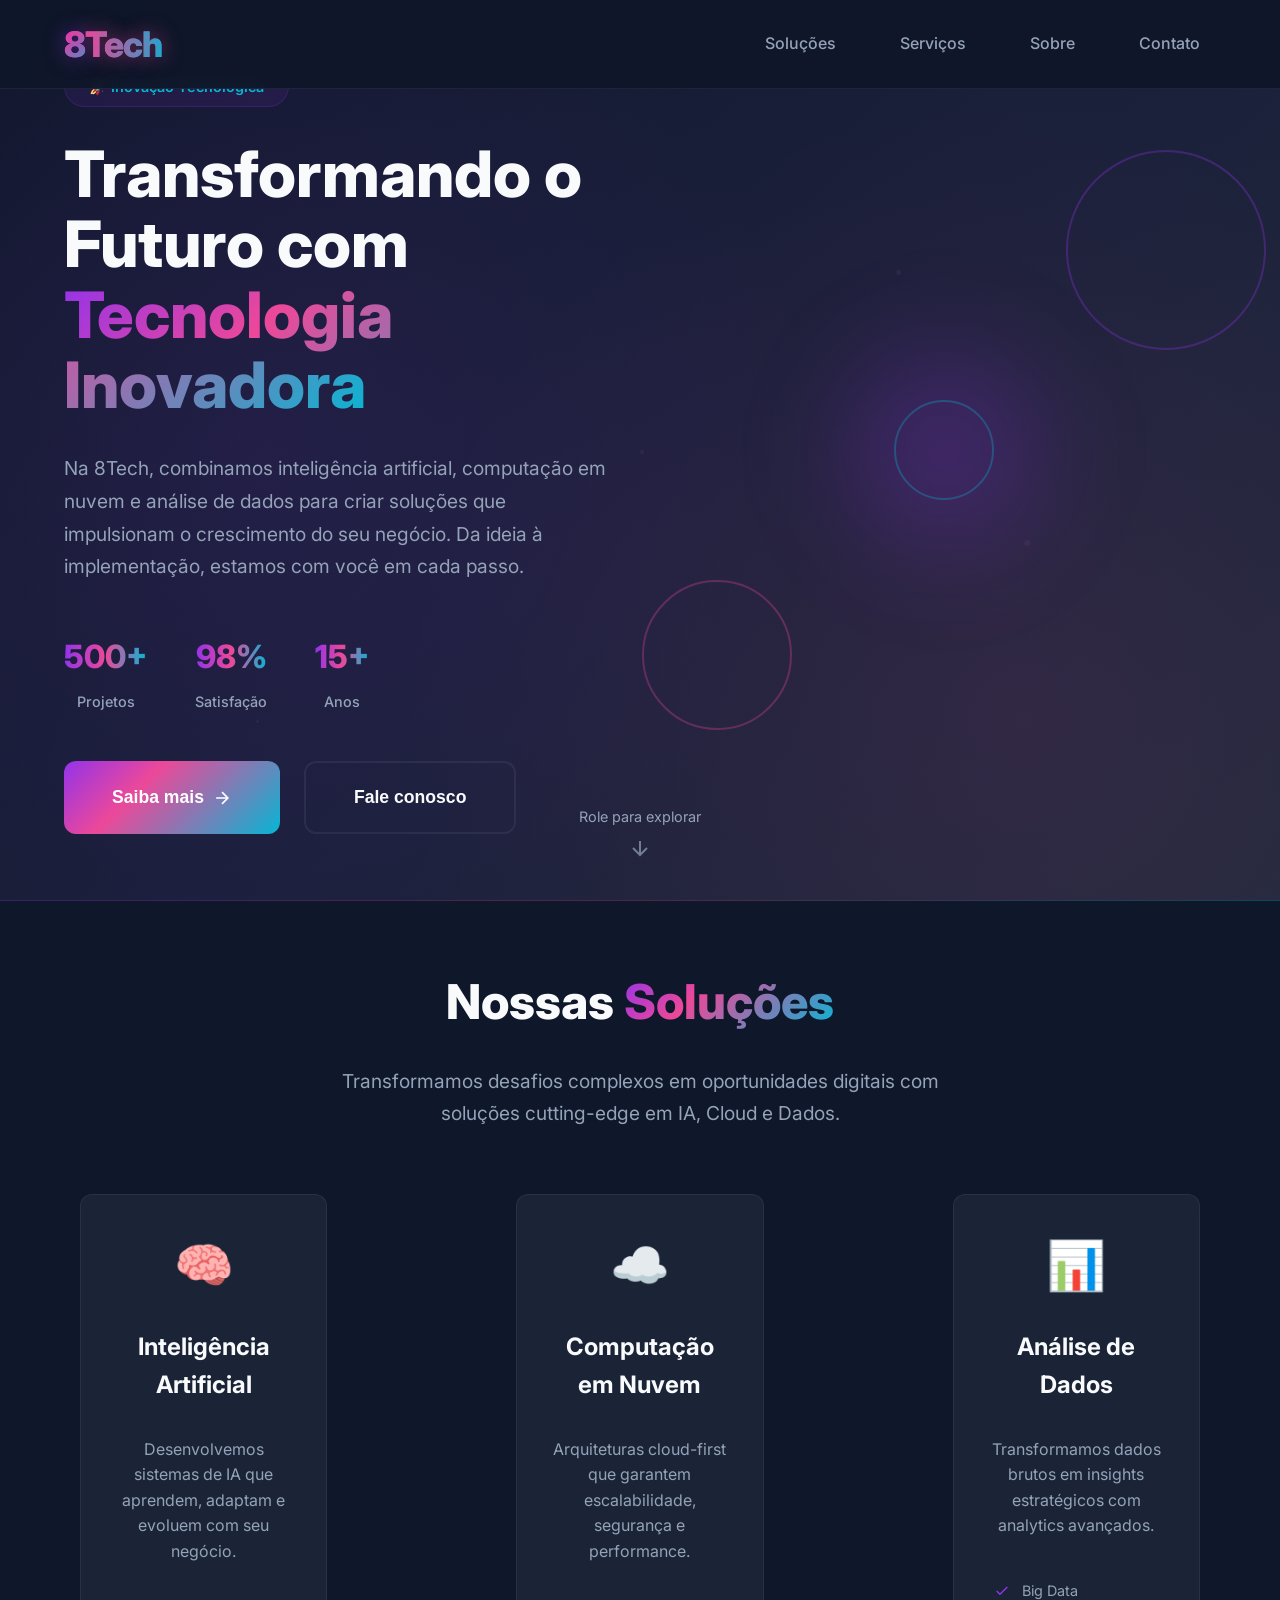
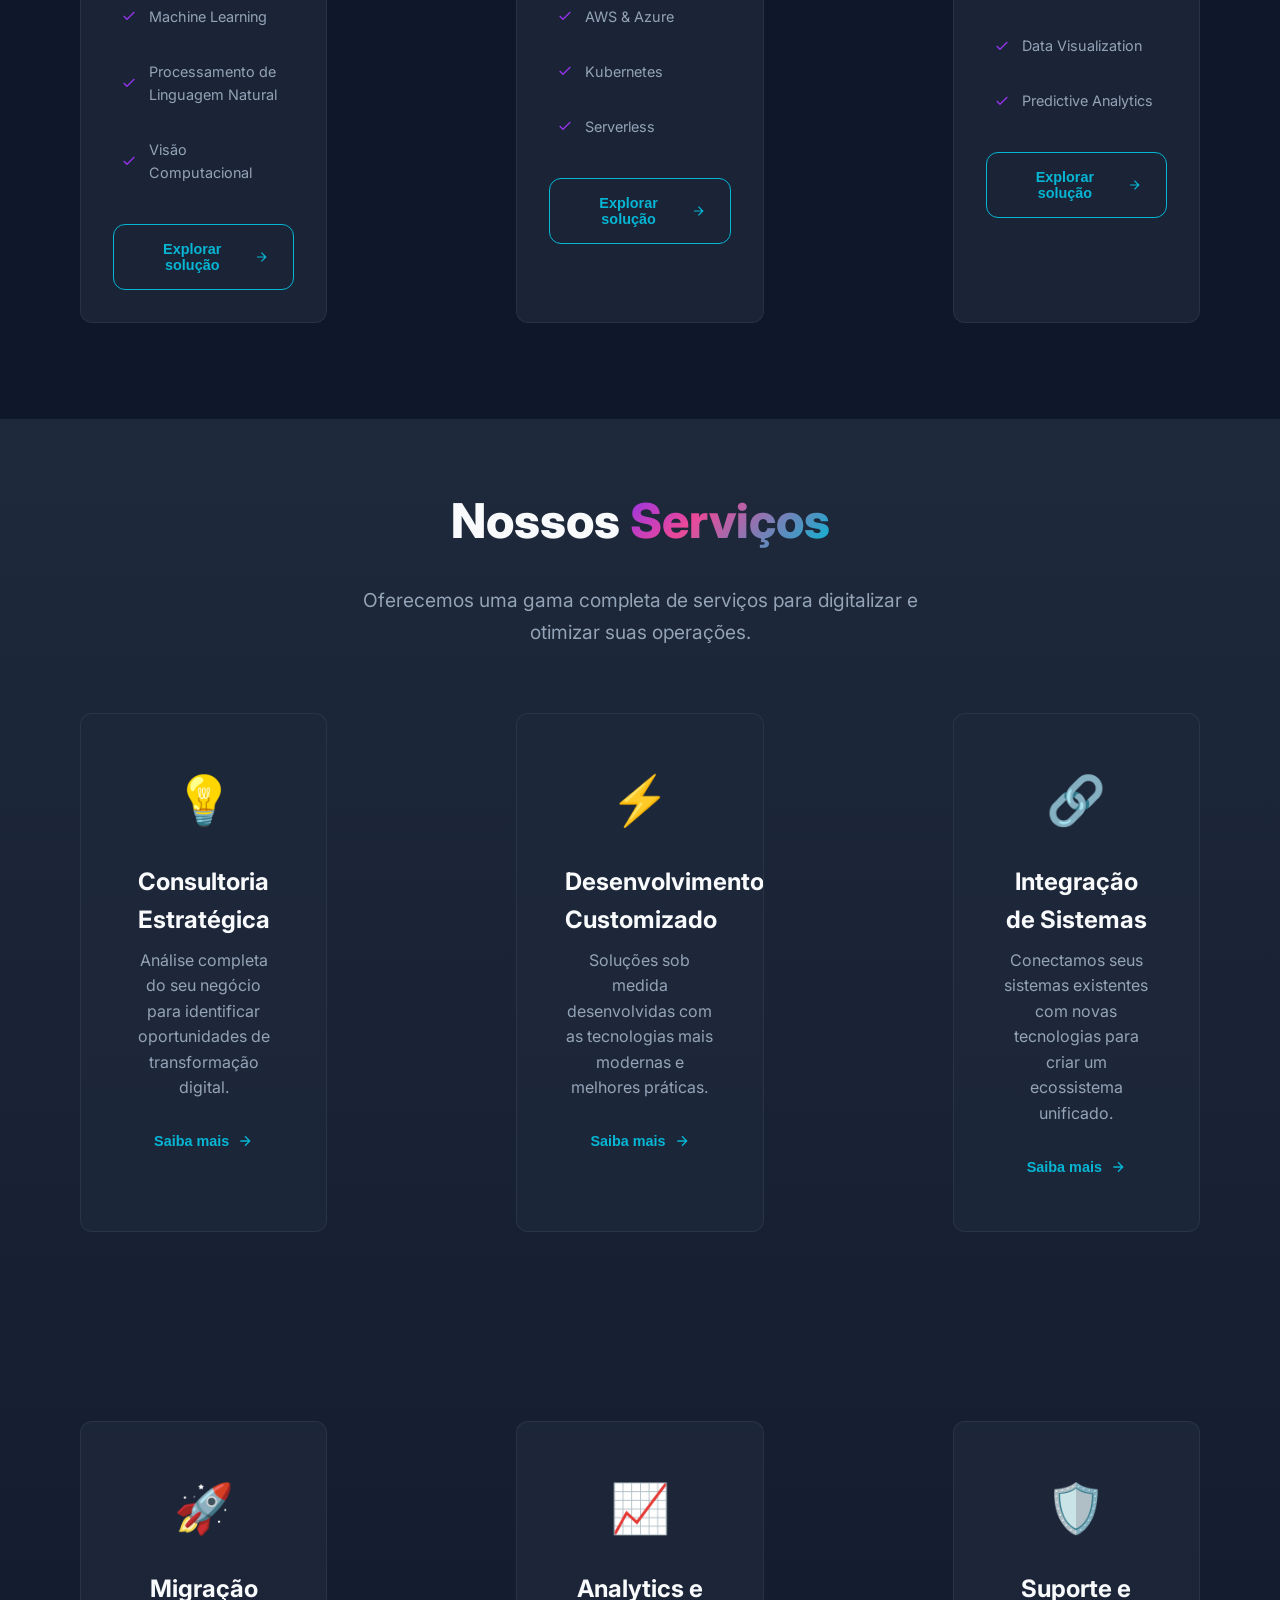
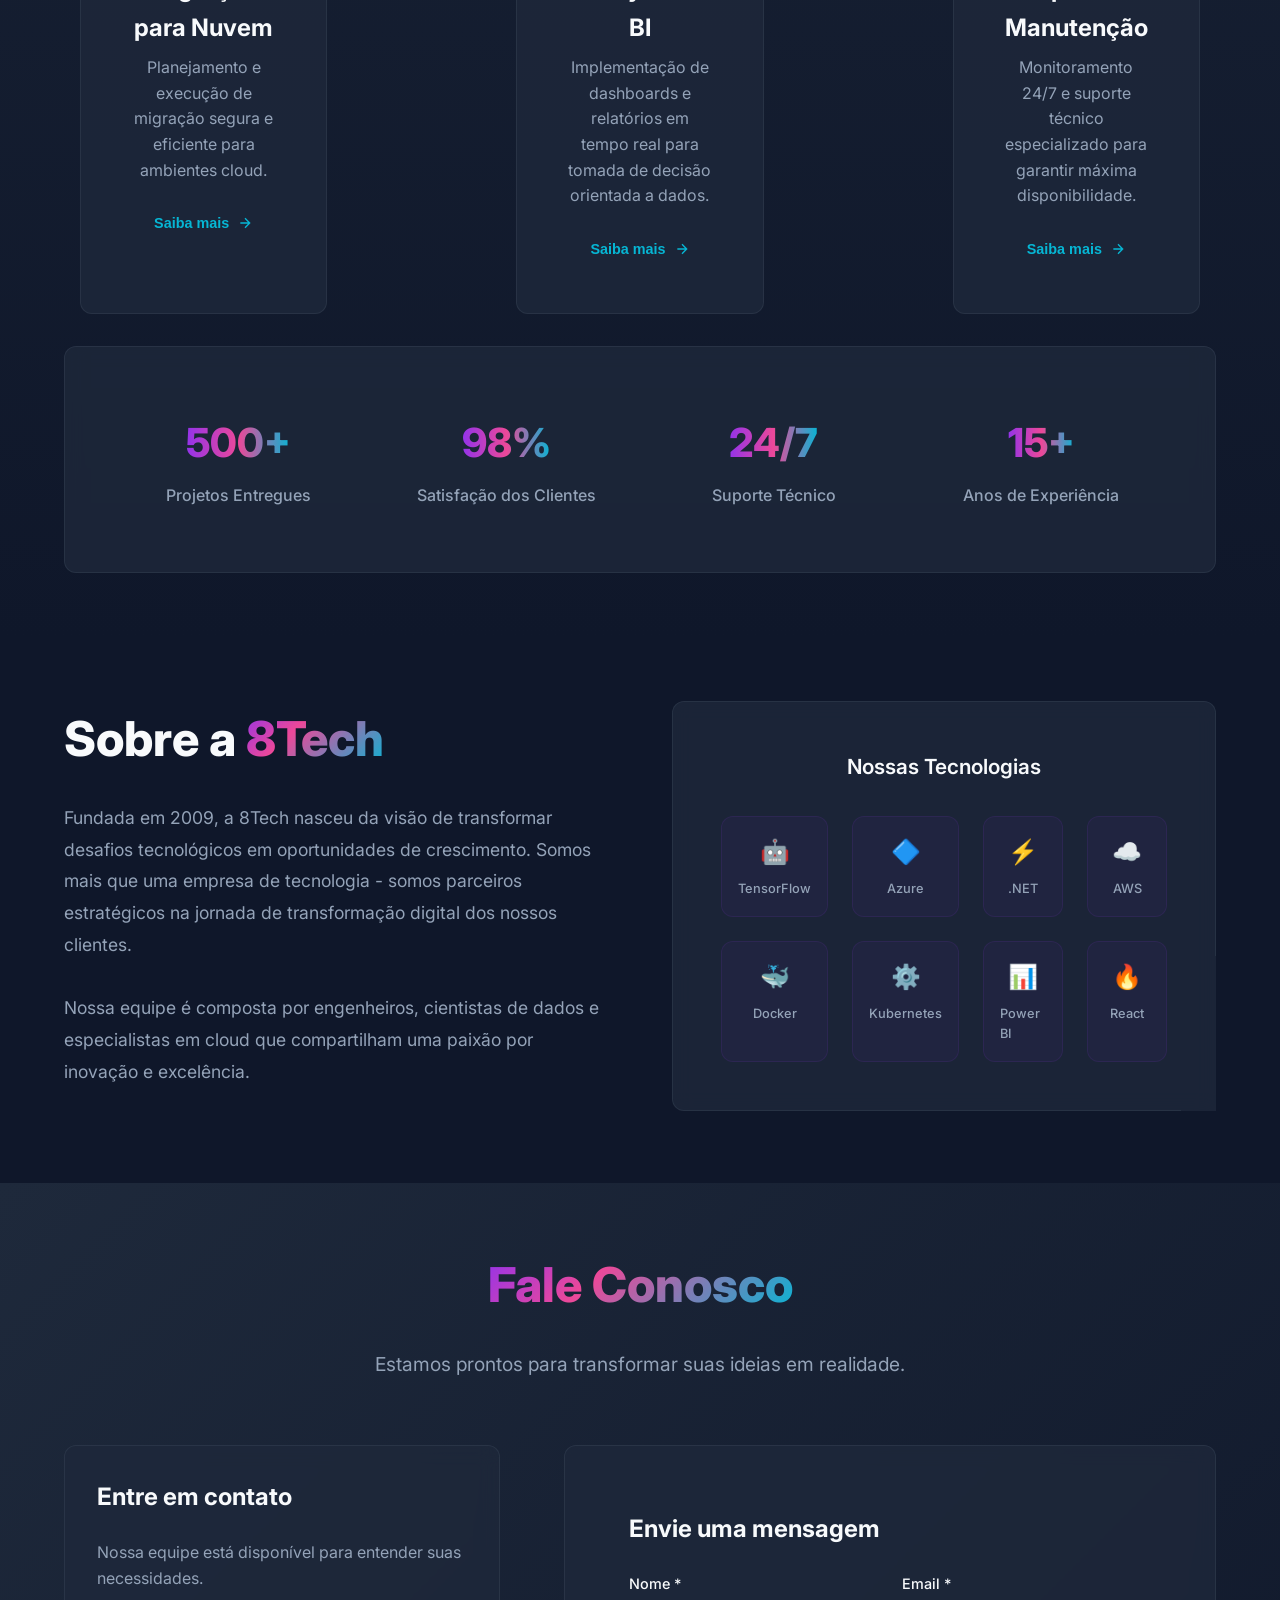
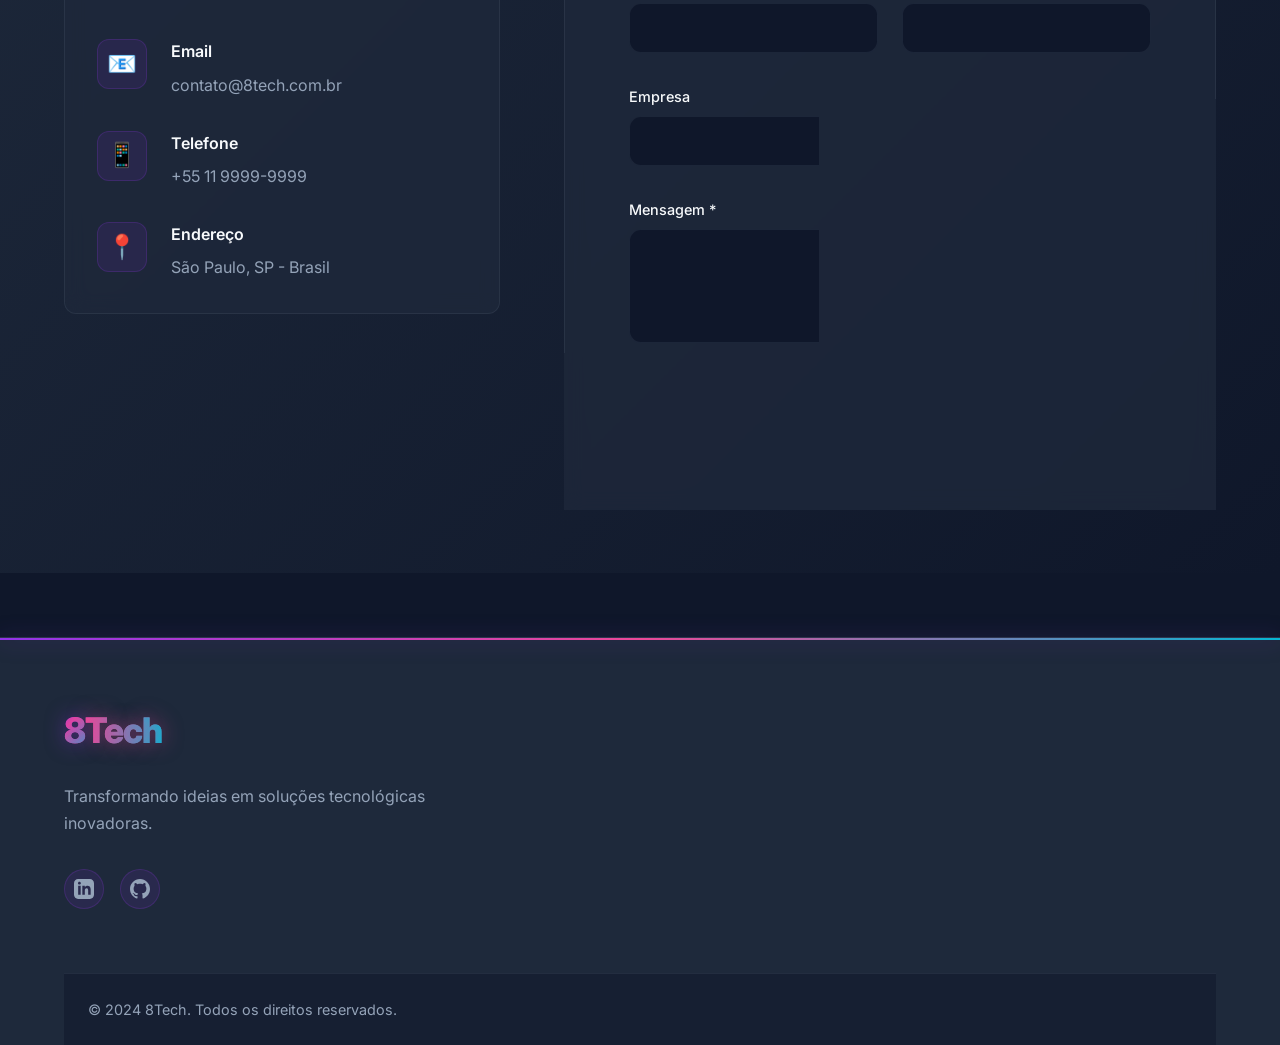
==== commit c594eda0: "Versão Mobile Otimizada - Cards Corrigidos ✅ Cards flutuantes removidos da hero section ✅ Cards das " ====
--- a/index.html
+++ b/index.html
@@ -9,6 +9,12 @@
     <link rel="preconnect" href="https://fonts.googleapis.com">
     <link rel="preconnect" href="https://fonts.gstatic.com" crossorigin>
     <link href="https://fonts.googleapis.com/css2?family=Inter:wght@300;400;500;600;700;800&display=swap" rel="stylesheet">
+    
+    <!-- CSS Files -->
+    <link rel="stylesheet" href="css/8tech-official.css?v=202403011637">
+    <link rel="stylesheet" href="css/logo-integration.css?v=202403011637">
+    <link rel="stylesheet" href="css/logo-official.css?v=202403011637">
+    <link rel="stylesheet" href="css/cards-vertical.css?v=202403011637">
     
     <style>
         /* 8Tech - Cores Oficiais baseadas na logo */
@@ -1466,21 +1472,7 @@
                     
                     <div class="hero-visual">
                         <div class="floating-cards">
-                            <div class="card-float card-1 animate-float">
-                                <div class="card-icon">🧠</div>
-                                <div class="card-title">IA</div>
-                                <div class="card-subtitle">Machine Learning</div>
-                            </div>
-                            <div class="card-float card-2 animate-float" style="animation-delay: 0.5s;">
-                                <div class="card-icon">☁️</div>
-                                <div class="card-title">Cloud</div>
-                                <div class="card-subtitle">Infraestrutura</div>
-                            </div>
-                            <div class="card-float card-3 animate-float" style="animation-delay: 1s;">
-                                <div class="card-icon">📊</div>
-                                <div class="card-title">Dados</div>
-                                <div class="card-subtitle">Analytics</div>
-                            </div>
+                            <!-- Cards flutuantes removidos -->
                         </div>
                         <div class="glow-orb animate-pulse-glow"></div>
                         <div class="tech-circles">
--- a/css/8tech-official.css
+++ b/css/8tech-official.css
@@ -0,0 +1,30 @@
+/* 8Tech - Cores Oficiais baseadas na logo */
+:root {
+    /* Gradiente oficial da logo 8Tech - roxo, rosa e azul neon */
+    --primary-gradient: linear-gradient(135deg, #9333EA 0%, #EC4899 35%, #06B6D4 100%);
+    --primary-color: #9333EA;
+    --secondary-color: #EC4899;
+    --accent-color: #06B6D4;
+    --neon-purple: #9333EA;
+    --neon-pink: #EC4899;
+    --neon-cyan: #06B6D4;
+    
+    /* Cores de fundo mantendo o dark theme */
+    --dark-bg: #0F172A;
+    --dark-surface: #1E293B;
+    --light-text: #F8FAFC;
+    --muted-text: #94A3B8;
+    --card-bg: rgba(30, 41, 59, 0.8);
+    --card-border: rgba(148, 163, 184, 0.1);
+    
+    /* Gradientes adicionais baseados na logo */
+    --logo-gradient: linear-gradient(90deg, #9333EA 0%, #EC4899 50%, #06B6D4 100%);
+    --neon-glow: 0 0 20px rgba(236, 72, 153, 0.5);
+    --neon-glow-hover: 0 0 30px rgba(147, 51, 234, 0.8);
+    
+    /* Sombras com efeito neon */
+    --shadow-neon-purple: 0 0 20px rgba(147, 51, 234, 0.6);
+    --shadow-neon-pink: 0 0 20px rgba(236, 72, 153, 0.6);
+    --shadow-neon-cyan: 0 0 20px rgba(6, 182, 212, 0.6);
+    --shadow-neon-combo: 0 0 30px rgba(147, 51, 234, 0.4), 0 0 60px rgba(236, 72, 153, 0.3);
+}
--- a/css/logo-integration.css
+++ b/css/logo-integration.css
@@ -0,0 +1,78 @@
+/* 8Tech - Logo Integration Styles */
+
+.logo-container {
+    display: flex;
+    align-items: center;
+    gap: var(--spacing-sm);
+}
+
+.logo-image {
+    height: 40px;
+    width: auto;
+    filter: drop-shadow(0 2px 4px rgba(0, 0, 0, 0.1));
+    transition: transform var(--transition-normal);
+}
+
+.logo-image:hover {
+    transform: scale(1.05);
+}
+
+.logo-text-fallback {
+    font-size: 2rem;
+    font-weight: 800;
+    background: var(--primary-gradient);
+    -webkit-background-clip: text;
+    -webkit-text-fill-color: transparent;
+    background-clip: text;
+    letter-spacing: -0.02em;
+}
+
+/* Logo variations for different contexts */
+.logo-large {
+    height: 60px;
+}
+
+.logo-small {
+    height: 32px;
+}
+
+.logo-monochrome {
+    filter: grayscale(100%) brightness(2);
+}
+
+/* Logo animations */
+.logo-glow {
+    animation: logoGlow 2s ease-in-out infinite alternate;
+}
+
+@keyframes logoGlow {
+    from {
+        filter: drop-shadow(0 0 10px rgba(107, 70, 193, 0.5));
+    }
+    to {
+        filter: drop-shadow(0 0 20px rgba(107, 70, 193, 0.8));
+    }
+}
+
+/* Logo in footer */
+.footer-logo {
+    opacity: 0.8;
+    transition: opacity var(--transition-normal);
+}
+
+.footer-logo:hover {
+    opacity: 1;
+}
+
+/* Logo loading placeholder */
+.logo-placeholder {
+    background: var(--card-bg);
+    border: 1px solid var(--card-border);
+    border-radius: var(--border-radius);
+    display: flex;
+    align-items: center;
+    justify-content: center;
+    color: var(--muted-text);
+    font-size: 0.9rem;
+    min-height: 40px;
+}
--- a/css/logo-official.css
+++ b/css/logo-official.css
@@ -0,0 +1,114 @@
+/* 8Tech - Logo Oficial Styles */
+
+.logo-container {
+    display: flex;
+    align-items: center;
+    gap: var(--spacing-sm);
+}
+
+.logo-image {
+    height: 45px;
+    width: auto;
+    filter: drop-shadow(var(--shadow-neon-combo));
+    transition: all var(--transition-normal);
+    animation: logoNeonPulse 3s ease-in-out infinite;
+}
+
+.logo-image:hover {
+    transform: scale(1.05);
+    filter: drop-shadow(var(--shadow-neon-hover));
+    animation: logoNeonGlow 1s ease-in-out infinite;
+}
+
+/* Animações de efeito neon para a logo */
+@keyframes logoNeonPulse {
+    0%, 100% {
+        filter: drop-shadow(0 0 20px rgba(147, 51, 234, 0.6));
+    }
+    50% {
+        filter: drop-shadow(0 0 30px rgba(236, 72, 153, 0.8));
+    }
+}
+
+@keyframes logoNeonGlow {
+    0%, 100% {
+        filter: drop-shadow(0 0 25px rgba(147, 51, 234, 0.8));
+    }
+    50% {
+        filter: drop-shadow(0 0 40px rgba(6, 182, 212, 1));
+    }
+}
+
+/* Logo variations */
+.logo-large {
+    height: 60px;
+}
+
+.logo-small {
+    height: 32px;
+}
+
+.logo-footer {
+    height: 40px;
+    opacity: 0.9;
+    filter: drop-shadow(0 0 15px rgba(147, 51, 234, 0.4));
+}
+
+.logo-footer:hover {
+    opacity: 1;
+    filter: drop-shadow(0 0 25px rgba(236, 72, 153, 0.6));
+}
+
+/* Loading state */
+.logo-loading {
+    background: var(--card-bg);
+    border: 1px solid var(--card-border);
+    border-radius: var(--border-radius);
+    display: flex;
+    align-items: center;
+    justify-content: center;
+    color: var(--muted-text);
+    font-size: 0.9rem;
+    min-height: 45px;
+    animation: pulse 2s cubic-bezier(0.4, 0, 0.6, 1) infinite;
+}
+
+@keyframes pulse {
+    0%, 100% {
+        opacity: 1;
+    }
+    50% {
+        opacity: 0.5;
+    }
+}
+
+/* Logo em diferentes contextos */
+.hero-logo {
+    height: 80px;
+    filter: drop-shadow(0 0 40px rgba(147, 51, 234, 0.8));
+    animation: heroLogoFloat 4s ease-in-out infinite;
+}
+
+@keyframes heroLogoFloat {
+    0%, 100% {
+        transform: translateY(0px);
+    }
+    50% {
+        transform: translateY(-10px);
+    }
+}
+
+/* Logo para mobile */
+@media (max-width: 768px) {
+    .logo-image {
+        height: 35px;
+    }
+    
+    .hero-logo {
+        height: 60px;
+    }
+    
+    .logo-footer {
+        height: 30px;
+    }
+}
--- a/css/cards-vertical.css
+++ b/css/cards-vertical.css
@@ -0,0 +1,287 @@
+/* 8Tech - Cards Verticais com Hover Roxo */
+
+/* Cards Verticais - Mobile First */
+.solutions-grid,
+.services-grid,
+.contact-grid {
+    display: flex !important;
+    flex-direction: column !important;
+    gap: 5cm !important; /* Ajustado para 5cm */
+    padding: 0 1rem;
+    margin: 2rem 0 !important;
+}
+
+/* Cards Individuais */
+.solution-card,
+.service-card,
+.contact-card,
+.card {  /* Adicionado .card para pegar todos os cards */
+    width: 100% !important;
+    max-width: 100% !important;
+    margin: 0 !important;
+    padding: 2rem !important;
+    background: var(--card-bg) !important;
+    border: 1px solid var(--card-border) !important;
+    border-radius: var(--border-radius) !important;
+    transition: all var(--transition-normal) !important;
+    position: relative !important;
+    overflow: hidden !important;
+    transform: none !important;
+    float: none !important;
+    clear: both !important;
+    z-index: 1 !important;
+}
+
+/* Animação suave de flutuação - REMOVIDA */
+
+/* Animações diferentes para cada card - REMOVIDAS */
+
+/* Hover Roxo para TODOS os cards */
+.solution-card:hover,
+.service-card:hover,
+.contact-card:hover,
+.card:hover {  /* Adicionado .card:hover */
+    background: linear-gradient(135deg, rgba(147, 51, 234, 0.1), rgba(236, 72, 153, 0.05)) !important;
+    border-color: var(--neon-purple) !important;
+    box-shadow: var(--shadow-neon-purple) !important;
+    transform: translateY(-4px) scale(1.02) !important;
+    z-index: 10 !important;
+}
+
+/* Efeito de brilho roxo no hover */
+.solution-card::before,
+.service-card::before,
+.contact-card::before,
+.card::before {  /* Adicionado .card::before */
+    content: '';
+    position: absolute;
+    top: 0;
+    left: -100%;
+    width: 100%;
+    height: 100%;
+    background: linear-gradient(90deg, transparent, rgba(147, 51, 234, 0.2), transparent);
+    transition: left var(--transition-slow);
+    z-index: -1;
+}
+
+.solution-card:hover::before,
+.service-card:hover::before,
+.contact-card:hover::before,
+.card:hover::before {  /* Adicionado .card:hover::before */
+    left: 100%;
+}
+
+/* Header dos Cards */
+.solution-header,
+.service-header {
+    text-align: center;
+    margin-bottom: 1.5rem;
+    position: relative;
+    z-index: 2;
+}
+
+/* Adicionado para cards com card-title */
+.card-title {
+    font-size: 1.5rem !important;
+    font-weight: 700 !important;
+    color: var(--light-text) !important;
+    margin-bottom: 0.5rem !important;
+    transition: color var(--transition-fast) !important;
+}
+
+.card:hover .card-title {
+    color: var(--neon-purple) !important;
+}
+
+.solution-icon-large,
+.service-icon-large {
+    width: 80px !important;
+    height: 80px !important;
+    background: var(--primary-gradient) !important;
+    border-radius: 50% !important;
+    display: flex !important;
+    align-items: center !important;
+    justify-content: center !important;
+    margin: 0 auto 1rem !important;
+    font-size: 2rem !important;
+    color: white !important;
+    transition: all var(--transition-normal) !important;
+    box-shadow: var(--shadow-neon-purple) !important;
+}
+
+.solution-card:hover .solution-icon-large,
+.service-card:hover .service-icon-large {
+    transform: scale(1.1) rotate(5deg) !important;
+    box-shadow: 0 0 30px rgba(147, 51, 234, 0.8) !important;
+}
+
+.solution-title,
+.service-title {
+    font-size: 1.5rem !important;
+    font-weight: 700 !important;
+    color: var(--light-text) !important;
+    margin-bottom: 0.5rem !important;
+    transition: color var(--transition-fast) !important;
+}
+
+.solution-card:hover .solution-title,
+.service-card:hover .service-title {
+    color: var(--neon-purple) !important;
+}
+
+/* Conteúdo dos Cards */
+.solution-content,
+.service-content {
+    text-align: center;
+    position: relative;
+    z-index: 2;
+}
+
+.solution-description,
+.service-description {
+    font-size: 1rem !important;
+    color: var(--muted-text) !important;
+    line-height: 1.6 !important;
+    margin-bottom: 1.5rem !important;
+    transition: color var(--transition-fast) !important;
+}
+
+.solution-card:hover .solution-description,
+.service-card:hover .service-description {
+    color: var(--light-text) !important;
+}
+
+/* Features List */
+.solution-features,
+.service-features {
+    display: flex !important;
+    flex-direction: column !important;
+    gap: 0.75rem !important;
+    margin-top: 1.5rem !important;
+}
+
+.feature-item {
+    display: flex !important;
+    align-items: center !important;
+    gap: 0.75rem !important;
+    font-size: 0.9rem !important;
+    color: var(--muted-text) !important;
+    transition: all var(--transition-fast) !important;
+    padding: 0.5rem !important;
+    border-radius: 0.5rem !important;
+}
+
+.solution-card:hover .feature-item,
+.service-card:hover .feature-item {
+    color: var(--light-text) !important;
+    background: rgba(147, 51, 234, 0.1) !important;
+    transform: translateX(4px) !important;
+}
+
+.feature-item svg {
+    color: var(--neon-purple) !important;
+    transition: all var(--transition-fast) !important;
+}
+
+.solution-card:hover .feature-item svg {
+    color: var(--neon-purple) !important;
+    transform: scale(1.2) !important;
+}
+
+/* Footer dos Cards */
+.solution-footer,
+.service-footer {
+    margin-top: 1.5rem !important;
+    text-align: center !important;
+    position: relative;
+    z-index: 2;
+}
+
+.solution-action,
+.service-action {
+    background: var(--primary-gradient) !important;
+    color: white !important;
+    border: none !important;
+    padding: 0.75rem 1.5rem !important;
+    border-radius: 0.5rem !important;
+    font-weight: 600 !important;
+    cursor: pointer !important;
+    transition: all var(--transition-normal) !important;
+    display: inline-flex !important;
+    align-items: center !important;
+    gap: 0.5rem !important;
+    text-decoration: none !important;
+}
+
+.solution-action:hover,
+.service-action:hover {
+    transform: translateY(-2px) !important;
+    box-shadow: var(--shadow-neon-purple) !important;
+    filter: brightness(1.1) !important;
+}
+
+.solution-action svg,
+.service-action svg {
+    transition: transform var(--transition-fast) !important;
+}
+
+.solution-action:hover svg,
+.service-action:hover svg {
+    transform: translateX(4px) !important;
+}
+
+/* Mobile Specific */
+@media (max-width: 768px) {
+    .solutions-grid,
+    .services-grid,
+    .contact-grid {
+        gap: 5cm !important; /* Ajustado para 5cm */
+        padding: 0 0.75rem;
+        margin: 1.5rem 0 !important;
+    }
+    
+    .solution-card,
+    .service-card,
+    .contact-card {
+        padding: 1.5rem !important;
+    }
+    
+    .solution-icon-large,
+    .service-icon-large {
+        width: 60px !important;
+        height: 60px !important;
+        font-size: 1.5rem !important;
+    }
+    
+    .solution-title,
+    .service-title {
+        font-size: 1.3rem !important;
+    }
+    
+    .solution-description,
+    .service-description {
+        font-size: 0.9rem !important;
+    }
+}
+
+/* Tablet */
+@media (min-width: 769px) and (max-width: 1024px) {
+    .solutions-grid,
+    .services-grid {
+        display: grid !important;
+        grid-template-columns: repeat(2, 1fr) !important;
+        gap: 5cm !important; /* Ajustado para 5cm */
+        margin: 2rem 0 !important;
+    }
+}
+
+/* Desktop - Manter layout original se desejar */
+@media (min-width: 1025px) {
+    .solutions-grid,
+    .services-grid {
+        display: grid !important;
+        grid-template-columns: repeat(3, 1fr) !important;
+        gap: 5cm !important; /* Ajustado para 5cm */
+        margin: 2rem 0 !important;
+    }
+}
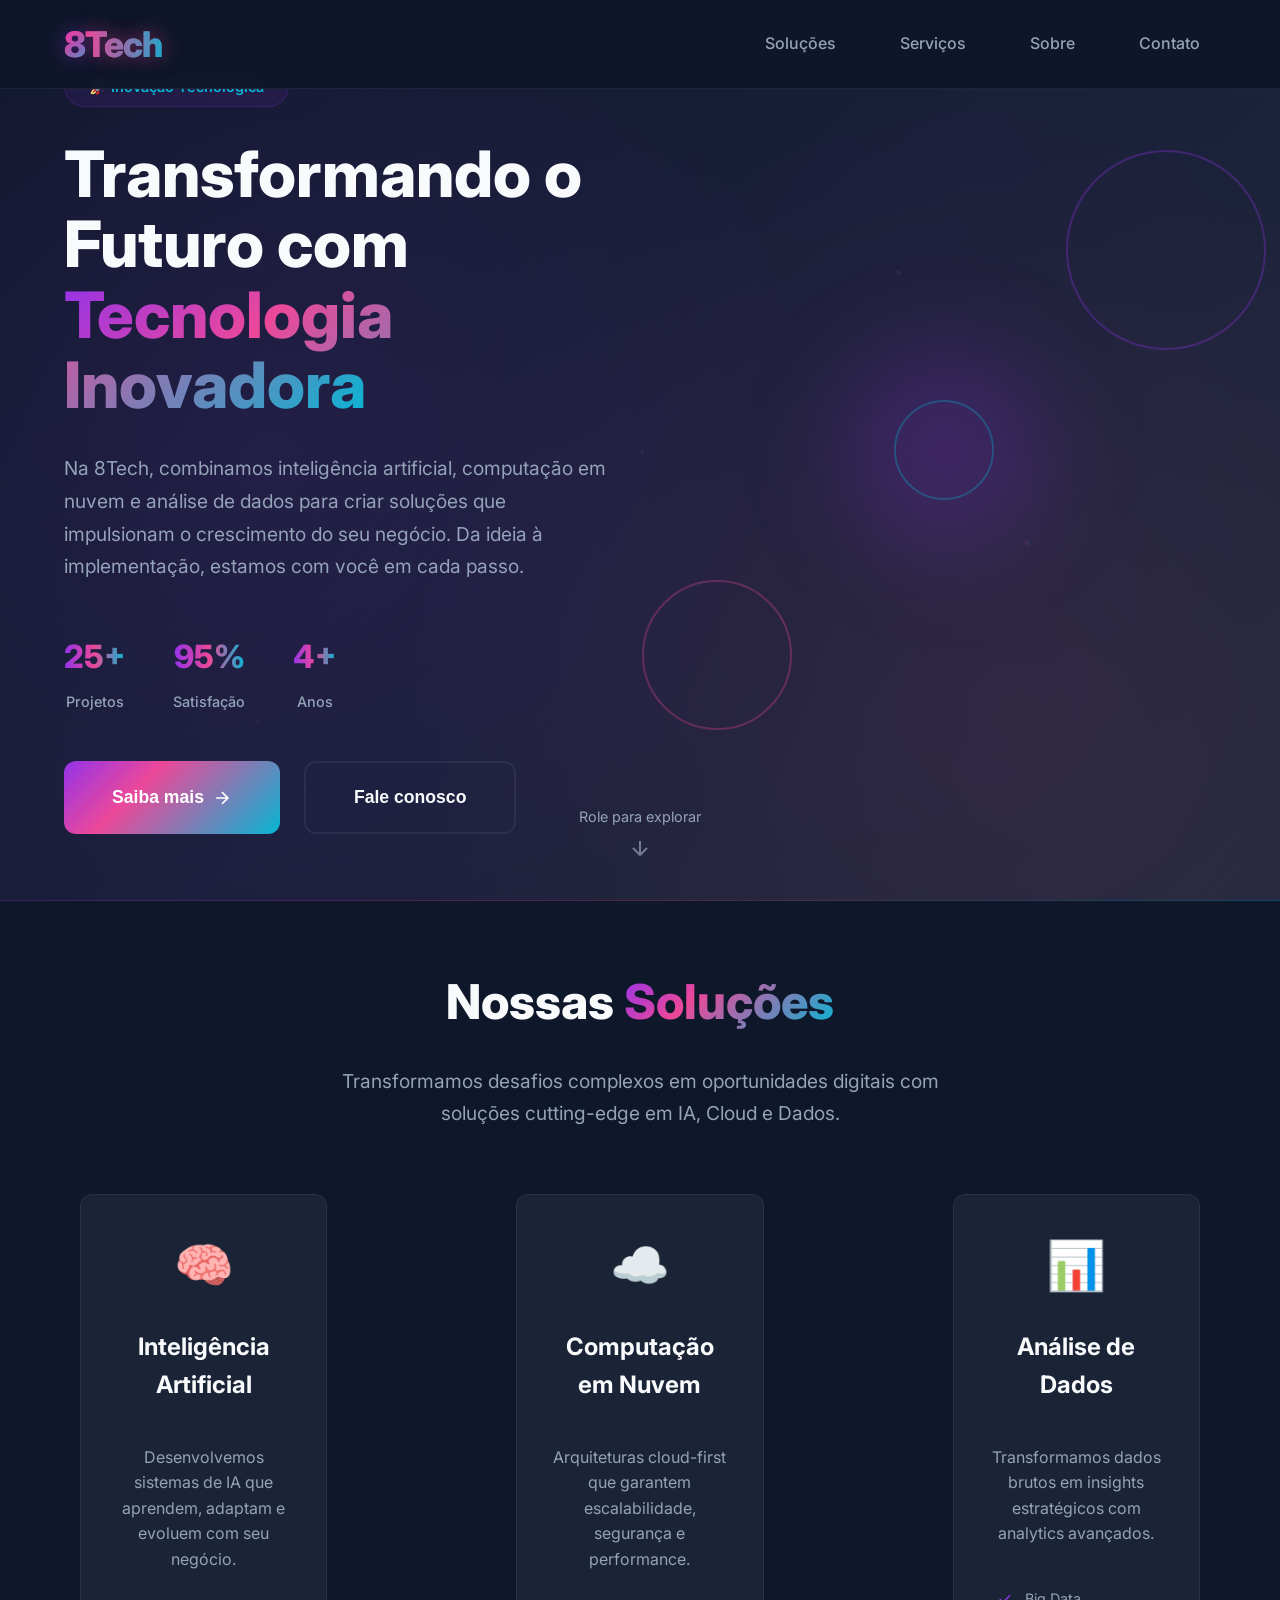
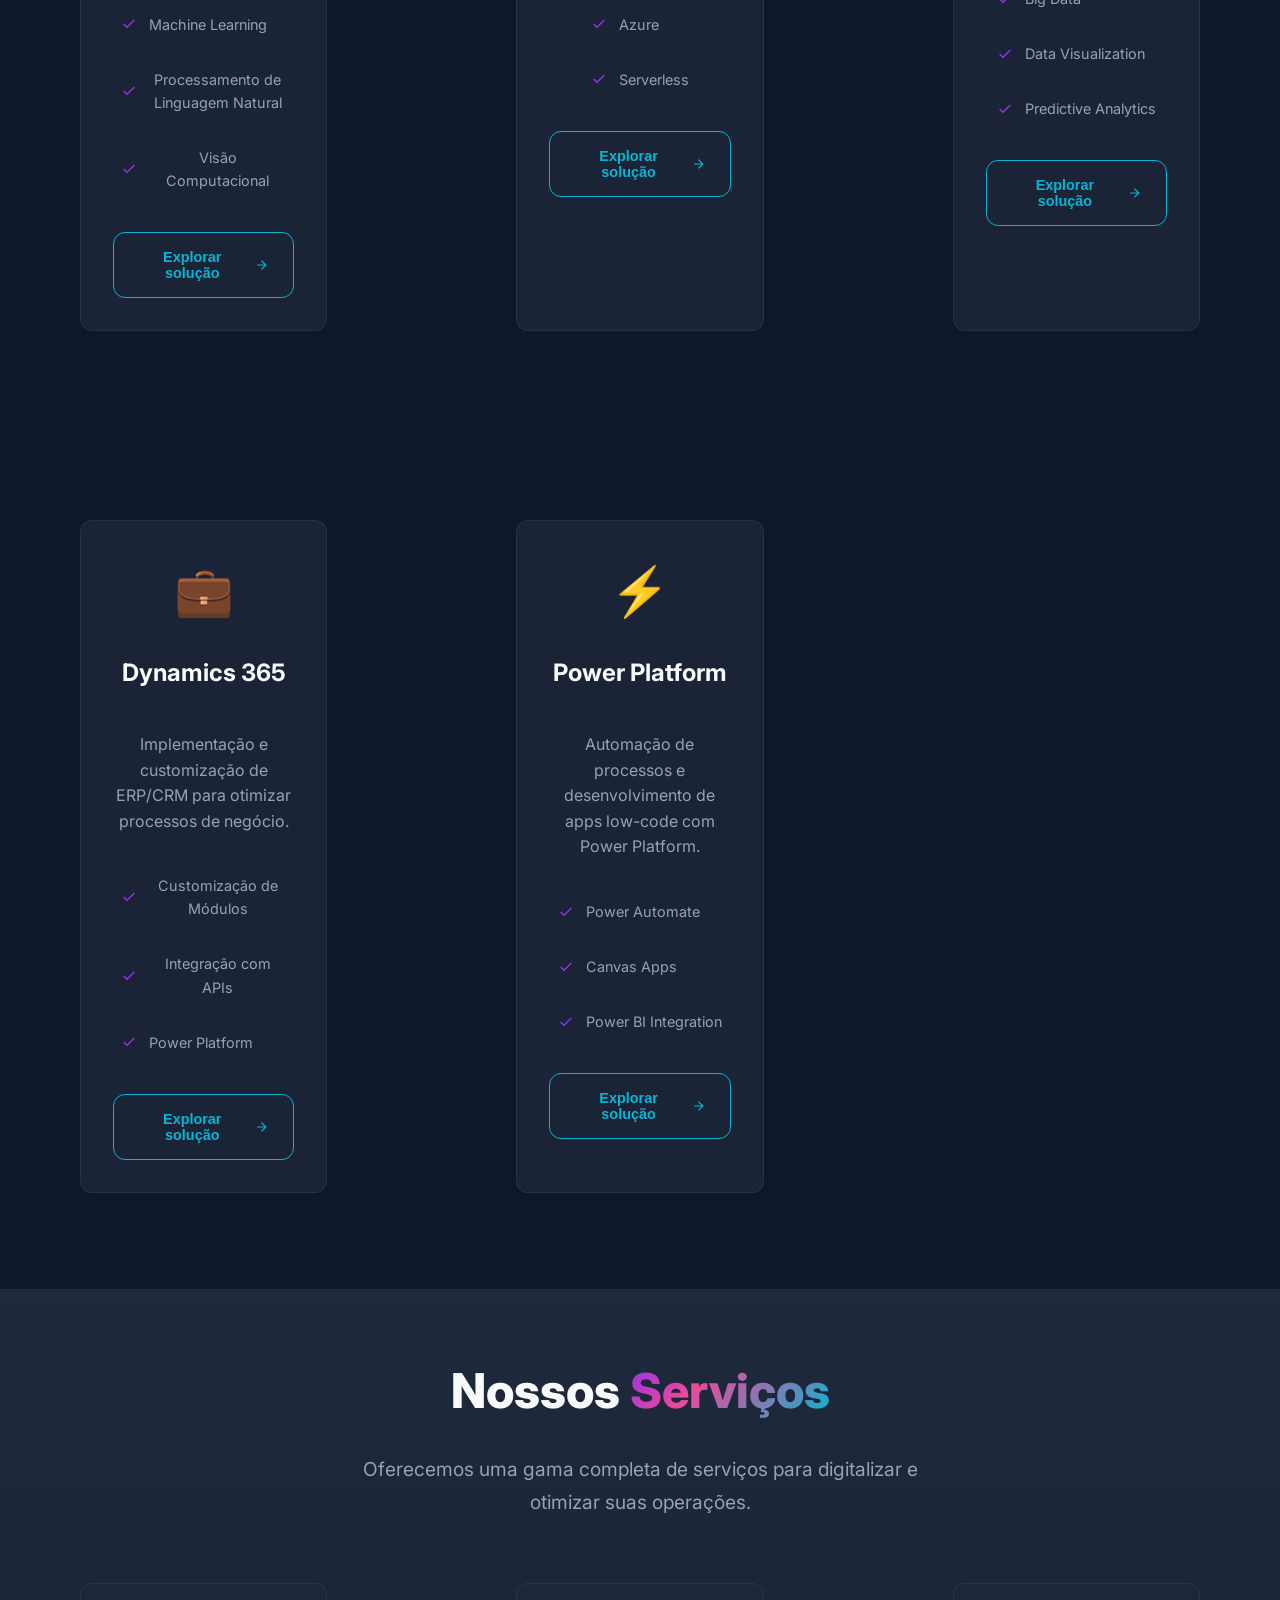
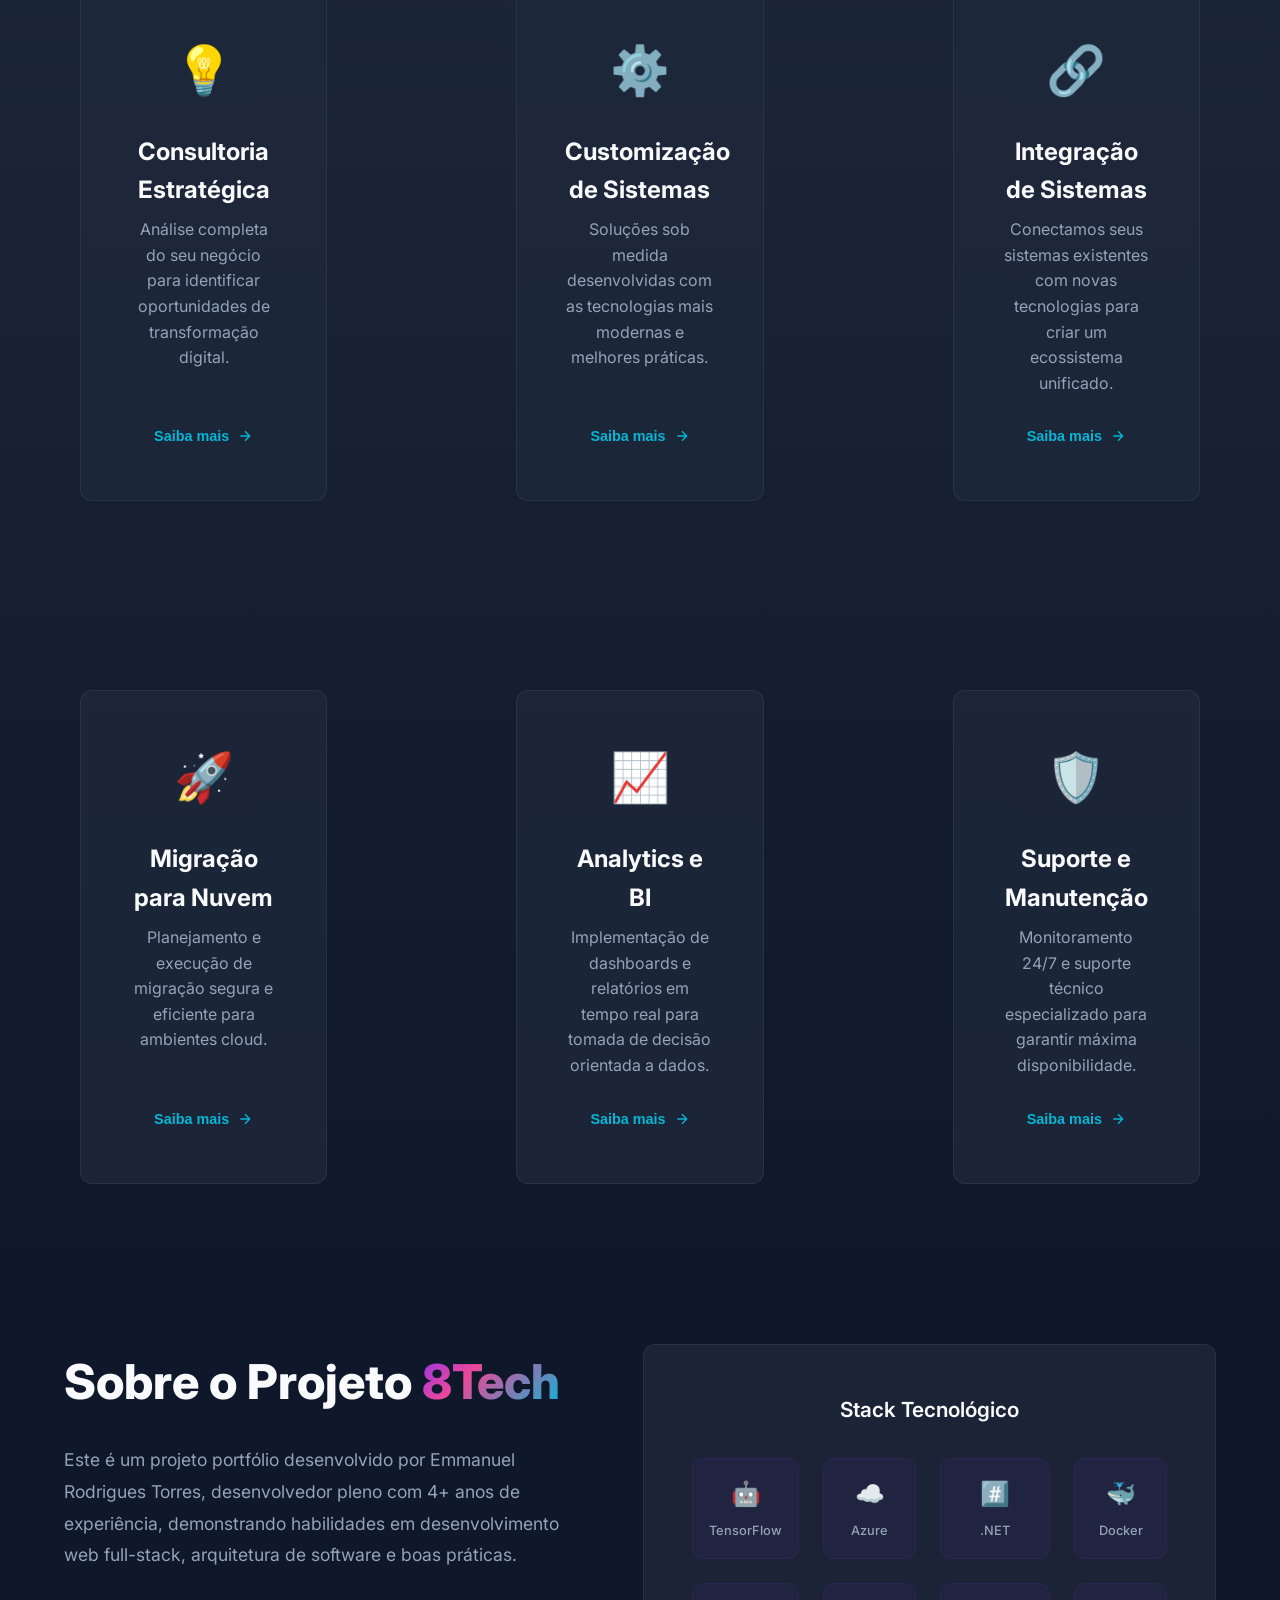
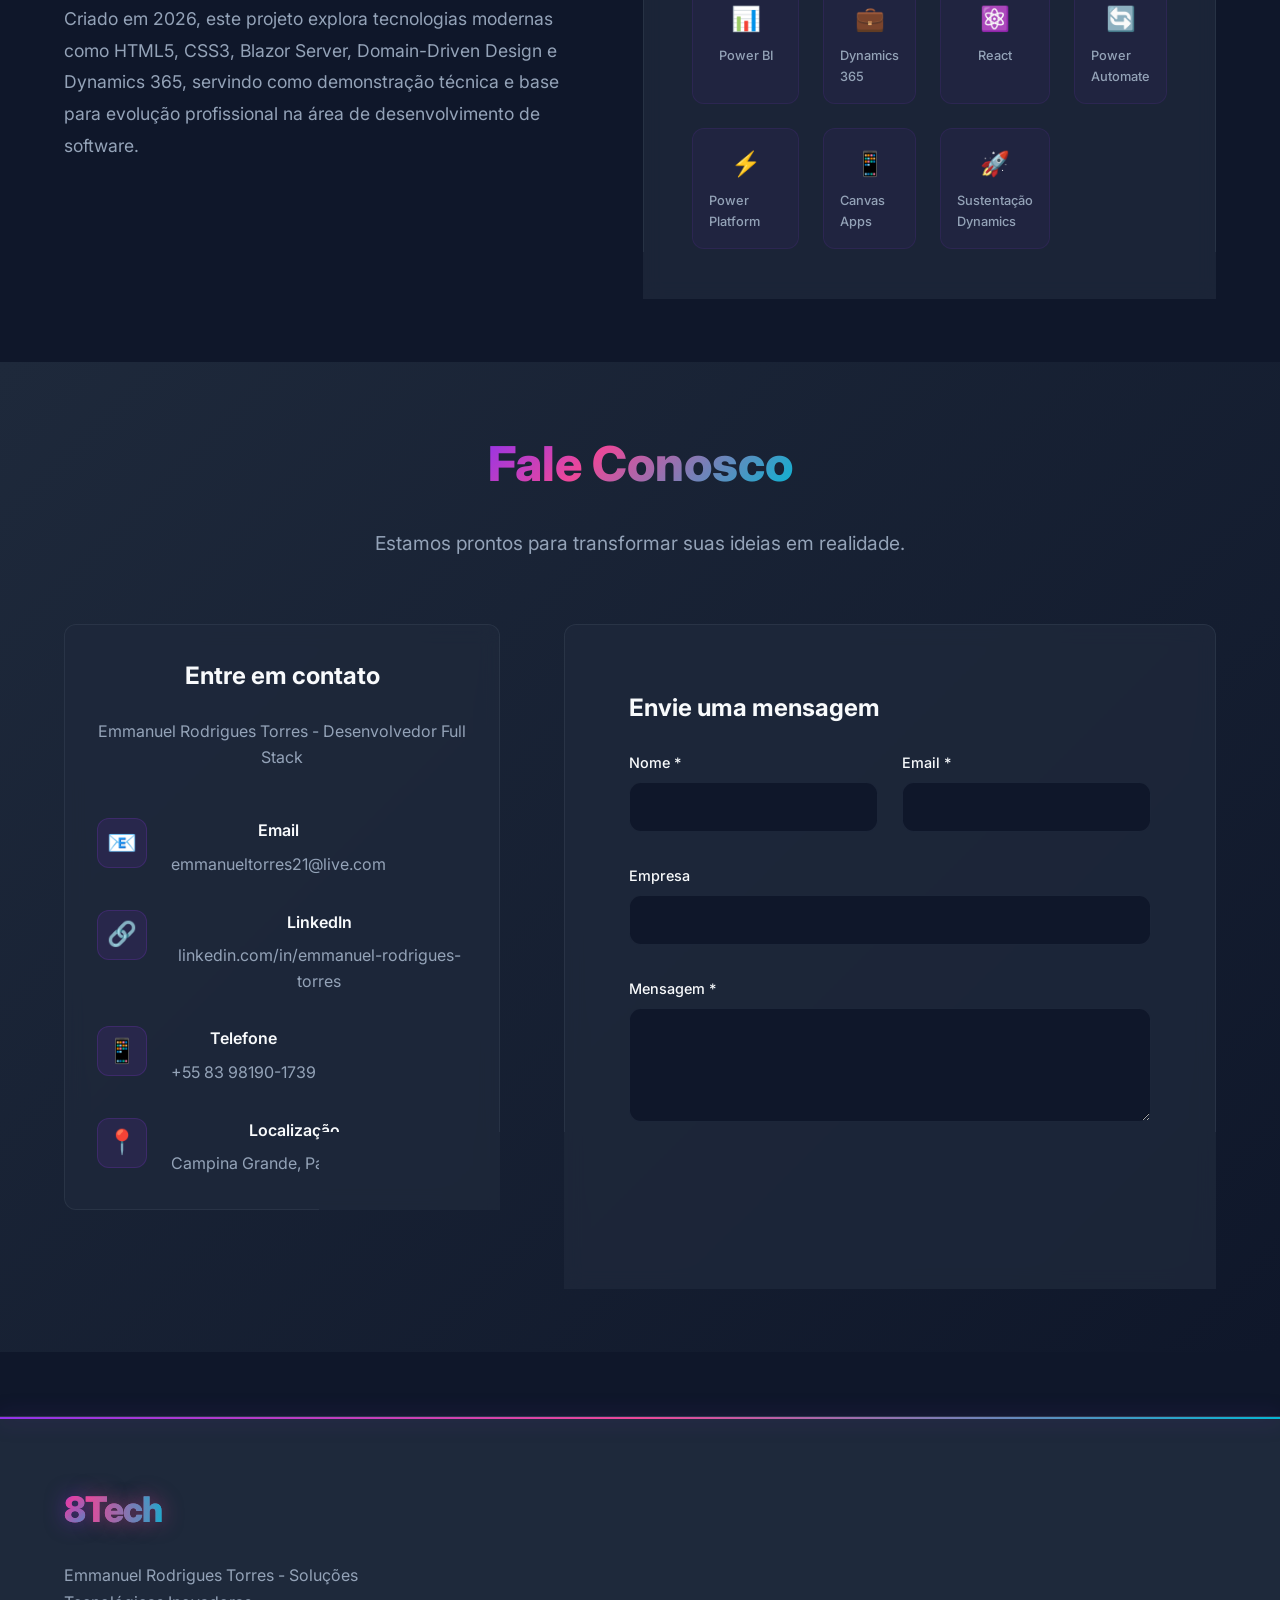
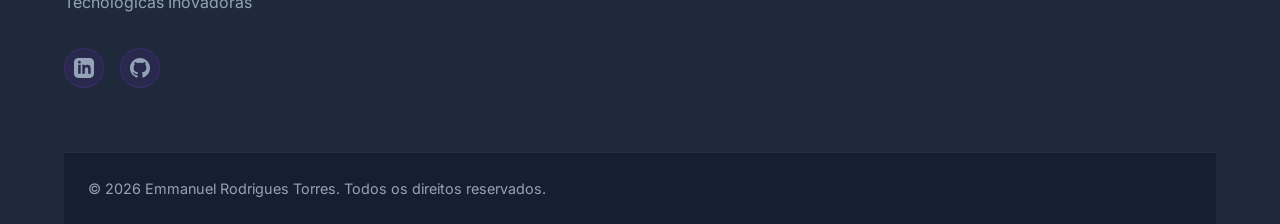
==== commit 6c09f51a: "feat: update portfolio 8tech v2026 - new design, linkedin contact, tech stack improvements" ====
--- a/index.html
+++ b/index.html
@@ -11,10 +11,10 @@
     <link href="https://fonts.googleapis.com/css2?family=Inter:wght@300;400;500;600;700;800&display=swap" rel="stylesheet">
     
     <!-- CSS Files -->
-    <link rel="stylesheet" href="css/8tech-official.css?v=202403011637">
-    <link rel="stylesheet" href="css/logo-integration.css?v=202403011637">
-    <link rel="stylesheet" href="css/logo-official.css?v=202403011637">
-    <link rel="stylesheet" href="css/cards-vertical.css?v=202403011637">
+    <link rel="stylesheet" href="css/8tech-official.css?v=20260306-1720">
+    <link rel="stylesheet" href="css/logo-integration.css?v=20260306-1720">
+    <link rel="stylesheet" href="css/logo-official.css?v=20260306-1720">
+    <link rel="stylesheet" href="css/cards-vertical.css?v=20260306-1720">
     
     <style>
         /* 8Tech - Cores Oficiais baseadas na logo */
@@ -1445,15 +1445,15 @@
                         </p>
                         <div class="hero-stats">
                             <div class="stat-item">
-                                <div class="stat-number">500+</div>
+                                <div class="stat-number">25+</div>
                                 <div class="stat-label">Projetos</div>
                             </div>
                             <div class="stat-item">
-                                <div class="stat-number">98%</div>
+                                <div class="stat-number">95%</div>
                                 <div class="stat-label">Satisfação</div>
                             </div>
                             <div class="stat-item">
-                                <div class="stat-number">15+</div>
+                                <div class="stat-number">4+</div>
                                 <div class="stat-label">Anos</div>
                             </div>
                         </div>
@@ -1562,13 +1562,7 @@
                                     <svg width="16" height="16" viewBox="0 0 24 24" fill="none" stroke="currentColor" stroke-width="2">
                                         <path d="M20 6L9 17l-5-5"/>
                                     </svg>
-                                    <span>AWS & Azure</span>
-                                </div>
-                                <div class="feature-item">
-                                    <svg width="16" height="16" viewBox="0 0 24 24" fill="none" stroke="currentColor" stroke-width="2">
-                                        <path d="M20 6L9 17l-5-5"/>
-                                    </svg>
-                                    <span>Kubernetes</span>
+                                    <span>Azure</span>
                                 </div>
                                 <div class="feature-item">
                                     <svg width="16" height="16" viewBox="0 0 24 24" fill="none" stroke="currentColor" stroke-width="2">
@@ -1615,6 +1609,86 @@
                                         <path d="M20 6L9 17l-5-5"/>
                                     </svg>
                                     <span>Predictive Analytics</span>
+                                </div>
+                            </div>
+                        </div>
+                        <div class="card-footer">
+                            <button class="card-action" onclick="scrollToSection('contato')">
+                                Explorar solução
+                                <svg width="16" height="16" viewBox="0 0 24 24" fill="none" stroke="currentColor" stroke-width="2">
+                                    <path d="M5 12h14M12 5l7 7-7 7"/>
+                                </svg>
+                            </button>
+                        </div>
+                    </div>
+                    
+                    <div class="solution-card card-hover">
+                        <div class="card-header">
+                            <div class="card-icon-large">💼</div>
+                            <h3 class="card-title">Dynamics 365</h3>
+                        </div>
+                        <div class="card-content">
+                            <p class="card-description">
+                                Implementação e customização de ERP/CRM para otimizar processos de negócio.
+                            </p>
+                            <div class="card-features">
+                                <div class="feature-item">
+                                    <svg width="16" height="16" viewBox="0 0 24 24" fill="none" stroke="currentColor" stroke-width="2">
+                                        <path d="M20 6L9 17l-5-5"/>
+                                    </svg>
+                                    <span>Customização de Módulos</span>
+                                </div>
+                                <div class="feature-item">
+                                    <svg width="16" height="16" viewBox="0 0 24 24" fill="none" stroke="currentColor" stroke-width="2">
+                                        <path d="M20 6L9 17l-5-5"/>
+                                    </svg>
+                                    <span>Integração com APIs</span>
+                                </div>
+                                <div class="feature-item">
+                                    <svg width="16" height="16" viewBox="0 0 24 24" fill="none" stroke="currentColor" stroke-width="2">
+                                        <path d="M20 6L9 17l-5-5"/>
+                                    </svg>
+                                    <span>Power Platform</span>
+                                </div>
+                            </div>
+                        </div>
+                        <div class="card-footer">
+                            <button class="card-action" onclick="scrollToSection('contato')">
+                                Explorar solução
+                                <svg width="16" height="16" viewBox="0 0 24 24" fill="none" stroke="currentColor" stroke-width="2">
+                                    <path d="M5 12h14M12 5l7 7-7 7"/>
+                                </svg>
+                            </button>
+                        </div>
+                    </div>
+                    
+                    <div class="solution-card card-hover">
+                        <div class="card-header">
+                            <div class="card-icon-large">⚡</div>
+                            <h3 class="card-title">Power Platform</h3>
+                        </div>
+                        <div class="card-content">
+                            <p class="card-description">
+                                Automação de processos e desenvolvimento de apps low-code com Power Platform.
+                            </p>
+                            <div class="card-features">
+                                <div class="feature-item">
+                                    <svg width="16" height="16" viewBox="0 0 24 24" fill="none" stroke="currentColor" stroke-width="2">
+                                        <path d="M20 6L9 17l-5-5"/>
+                                    </svg>
+                                    <span>Power Automate</span>
+                                </div>
+                                <div class="feature-item">
+                                    <svg width="16" height="16" viewBox="0 0 24 24" fill="none" stroke="currentColor" stroke-width="2">
+                                        <path d="M20 6L9 17l-5-5"/>
+                                    </svg>
+                                    <span>Canvas Apps</span>
+                                </div>
+                                <div class="feature-item">
+                                    <svg width="16" height="16" viewBox="0 0 24 24" fill="none" stroke="currentColor" stroke-width="2">
+                                        <path d="M20 6L9 17l-5-5"/>
+                                    </svg>
+                                    <span>Power BI Integration</span>
                                 </div>
                             </div>
                         </div>
@@ -1659,8 +1733,8 @@
                     </div>
                     
                     <div class="service-item card-hover">
-                        <div class="service-icon">⚡</div>
-                        <h3 class="service-title">Desenvolvimento Customizado</h3>
+                        <div class="service-icon">⚙️</div>
+                        <h3 class="service-title">Customização de Sistemas</h3>
                         <p class="service-description">
                             Soluções sob medida desenvolvidas com as tecnologias mais modernas e melhores práticas.
                         </p>
@@ -1729,27 +1803,7 @@
                     </div>
                 </div>
 
-                <div class="services-metrics">
-                    <div class="metrics-grid">
-                        <div class="metric-item">
-                            <div class="metric-number">500+</div>
-                            <div class="metric-label">Projetos Entregues</div>
-                        </div>
-                        <div class="metric-item">
-                            <div class="metric-number">98%</div>
-                            <div class="metric-label">Satisfação dos Clientes</div>
-                        </div>
-                        <div class="metric-item">
-                            <div class="metric-number">24/7</div>
-                            <div class="metric-label">Suporte Técnico</div>
-                        </div>
-                        <div class="metric-item">
-                            <div class="metric-number">15+</div>
-                            <div class="metric-label">Anos de Experiência</div>
-                        </div>
-                    </div>
                 </div>
-            </div>
         </section>
 
         <!-- About Section -->
@@ -1758,54 +1812,67 @@
                 <div class="about-content">
                     <div class="about-text">
                         <h2 class="section-title">
-                            Sobre a <span class="gradient-text">8Tech</span>
+                            Sobre o Projeto <span class="gradient-text">8Tech</span>
                         </h2>
                         <p class="about-description">
-                            Fundada em 2009, a 8Tech nasceu da visão de transformar desafios tecnológicos 
-                            em oportunidades de crescimento. Somos mais que uma empresa de tecnologia - 
-                            somos parceiros estratégicos na jornada de transformação digital dos nossos clientes.
+                            Este é um projeto portfólio desenvolvido por Emmanuel Rodrigues Torres, 
+                            desenvolvedor pleno com 4+ anos de experiência, demonstrando habilidades 
+                            em desenvolvimento web full-stack, arquitetura de software e boas práticas.
                         </p>
                         <p class="about-description">
-                            Nossa equipe é composta por engenheiros, cientistas de dados e especialistas em cloud 
-                            que compartilham uma paixão por inovação e excelência.
+                            Criado em 2026, este projeto explora tecnologias modernas como HTML5, CSS3, 
+                            Blazor Server, Domain-Driven Design e Dynamics 365, servindo como demonstração técnica 
+                            e base para evolução profissional na área de desenvolvimento de software.
                         </p>
                     </div>
                     
                     <div class="about-visual">
                         <div class="tech-stack">
-                            <h3 class="stack-title">Nossas Tecnologias</h3>
+                            <h3 class="stack-title">Stack Tecnológico</h3>
                             <div class="tech-grid">
                                 <div class="tech-item">
                                     <div class="tech-logo">🤖</div>
                                     <span>TensorFlow</span>
                                 </div>
                                 <div class="tech-item">
-                                    <div class="tech-logo">🔷</div>
+                                    <div class="tech-logo">☁️</div>
                                     <span>Azure</span>
                                 </div>
                                 <div class="tech-item">
-                                    <div class="tech-logo">⚡</div>
+                                    <div class="tech-logo">#️⃣</div>
                                     <span>.NET</span>
-                                </div>
-                                <div class="tech-item">
-                                    <div class="tech-logo">☁️</div>
-                                    <span>AWS</span>
                                 </div>
                                 <div class="tech-item">
                                     <div class="tech-logo">🐳</div>
                                     <span>Docker</span>
                                 </div>
                                 <div class="tech-item">
-                                    <div class="tech-logo">⚙️</div>
-                                    <span>Kubernetes</span>
-                                </div>
-                                <div class="tech-item">
                                     <div class="tech-logo">📊</div>
                                     <span>Power BI</span>
                                 </div>
                                 <div class="tech-item">
-                                    <div class="tech-logo">🔥</div>
+                                    <div class="tech-logo">💼</div>
+                                    <span>Dynamics 365</span>
+                                </div>
+                                <div class="tech-item">
+                                    <div class="tech-logo">⚛️</div>
                                     <span>React</span>
+                                </div>
+                                <div class="tech-item">
+                                    <div class="tech-logo">🔄</div>
+                                    <span>Power Automate</span>
+                                </div>
+                                <div class="tech-item">
+                                    <div class="tech-logo">⚡</div>
+                                    <span>Power Platform</span>
+                                </div>
+                                <div class="tech-item">
+                                    <div class="tech-logo">📱</div>
+                                    <span>Canvas Apps</span>
+                                </div>
+                                <div class="tech-item">
+                                    <div class="tech-logo">🚀</div>
+                                    <span>Sustentação Dynamics</span>
                                 </div>
                             </div>
                         </div>
@@ -1831,7 +1898,7 @@
                         <div class="contact-card">
                             <h3 class="contact-title">Entre em contato</h3>
                             <p class="contact-description">
-                                Nossa equipe está disponível para entender suas necessidades.
+                                Emmanuel Rodrigues Torres - Desenvolvedor Full Stack
                             </p>
                             
                             <div class="contact-items">
@@ -1839,7 +1906,15 @@
                                     <div class="contact-icon">📧</div>
                                     <div class="contact-details">
                                         <h4>Email</h4>
-                                        <a href="mailto:contato@8tech.com.br">contato@8tech.com.br</a>
+                                        <a href="mailto:emmanueltorres21@live.com">emmanueltorres21@live.com</a>
+                                    </div>
+                                </div>
+                                
+                                <div class="contact-item">
+                                    <div class="contact-icon">🔗</div>
+                                    <div class="contact-details">
+                                        <h4>LinkedIn</h4>
+                                        <a href="https://www.linkedin.com/in/emmanuel-rodrigues-torres/" target="_blank">linkedin.com/in/emmanuel-rodrigues-torres</a>
                                     </div>
                                 </div>
                                 
@@ -1847,15 +1922,15 @@
                                     <div class="contact-icon">📱</div>
                                     <div class="contact-details">
                                         <h4>Telefone</h4>
-                                        <a href="tel:+5511999999999">+55 11 9999-9999</a>
+                                        <a href="tel:+5583981901739">+55 83 98190-1739</a>
                                     </div>
                                 </div>
                                 
                                 <div class="contact-item">
                                     <div class="contact-icon">📍</div>
                                     <div class="contact-details">
-                                        <h4>Endereço</h4>
-                                        <p>São Paulo, SP - Brasil</p>
+                                        <h4>Localização</h4>
+                                        <p>Campina Grande, Paraíba - Brasil</p>
                                     </div>
                                 </div>
                             </div>
@@ -1914,15 +1989,15 @@
                         </div>
                     </div>
                     <p class="footer-description">
-                        Transformando ideias em soluções tecnológicas inovadoras.
+                        Emmanuel Rodrigues Torres - Soluções Tecnológicas Inovadoras
                     </p>
                     <div class="social-links">
-                        <a href="#" class="social-link" aria-label="LinkedIn">
+                        <a href="https://linkedin.com/in/emmanueltorres" class="social-link" aria-label="LinkedIn">
                             <svg width="20" height="20" viewBox="0 0 24 24" fill="currentColor">
                                 <path d="M19 0h-14c-2.761 0-5 2.239-5 5v14c0 2.761 2.239 5 5 5h14c2.762 0 5-2.239 5-5v-14c0-2.761-2.238-5-5-5zm-11 19h-3v-11h3v11zm-1.5-12.268c-.966 0-1.75-.79-1.75-1.764s.784-1.764 1.75-1.764 1.75.79 1.75 1.764-.783 1.764-1.75 1.764zm13.5 12.268h-3v-5.604c0-3.368-4-3.113-4 0v5.604h-3v-11h3v1.765c1.396-2.586 7-2.777 7 2.476v6.759z"/>
                             </svg>
                         </a>
-                        <a href="#" class="social-link" aria-label="GitHub">
+                        <a href="https://github.com/emmanueltorresbackend" class="social-link" aria-label="GitHub">
                             <svg width="20" height="20" viewBox="0 0 24 24" fill="currentColor">
                                 <path d="M12 0c-6.626 0-12 5.373-12 12 0 5.302 3.438 9.8 8.207 11.387.599.111.793-.261.793-.577v-2.234c-3.338.726-4.033-1.416-4.033-1.416-.546-1.387-1.333-1.756-1.333-1.756-1.089-.745.083-.729.083-.729 1.205.084 1.839 1.237 1.839 1.237 1.07 1.834 2.807 1.304 3.492.997.107-.775.418-1.305.762-1.604-2.665-.305-5.467-1.334-5.467-5.931 0-1.311.469-2.381 1.236-3.221-.124-.303-.535-1.524.117-3.176 0 0 1.008-.322 3.301 1.23.957-.266 1.983-.399 3.003-.404 1.02.005 2.047.138 3.006.404 2.291-1.552 3.297-1.23 3.297-1.23.653 1.653.242 2.874.118 3.176.77.84 1.235 1.911 1.235 3.221 0 4.609-2.807 5.624-5.479 5.921.43.372.823 1.102.823 2.222v3.293c0 .319.192.694.801.576 4.765-1.589 8.199-6.086 8.199-11.386 0-6.627-5.373-12-12-12z"/>
                             </svg>
@@ -1935,7 +2010,7 @@
                 <div class="container">
                     <div class="footer-bottom-content">
                         <p class="copyright">
-                            © 2024 8Tech. Todos os direitos reservados.
+                            © 2026 Emmanuel Rodrigues Torres. Todos os direitos reservados.
                         </p>
                     </div>
                 </div>
--- a/css/cards-vertical.css
+++ b/css/cards-vertical.css
@@ -30,6 +30,16 @@
     float: none !important;
     clear: both !important;
     z-index: 1 !important;
+    text-align: center !important;
+}
+
+/* Service-item específico */
+.service-item {
+    text-align: center !important;
+    display: flex !important;
+    flex-direction: column !important;
+    align-items: center !important;
+    justify-content: center !important;
 }
 
 /* Animação suave de flutuação - REMOVIDA */
@@ -73,11 +83,16 @@
 
 /* Header dos Cards */
 .solution-header,
-.service-header {
+.service-header,
+.card-header {
     text-align: center;
     margin-bottom: 1.5rem;
     position: relative;
     z-index: 2;
+    display: flex;
+    flex-direction: column;
+    align-items: center;
+    justify-content: center;
 }
 
 /* Adicionado para cards com card-title */
@@ -120,8 +135,15 @@
     font-size: 1.5rem !important;
     font-weight: 700 !important;
     color: var(--light-text) !important;
-    margin-bottom: 0.5rem !important;
+    margin: 0 auto 0.5rem auto !important;
+    padding: 0 !important;
     transition: color var(--transition-fast) !important;
+    text-align: center !important;
+    display: block !important;
+    width: 100% !important;
+    position: relative !important;
+    left: 0 !important;
+    right: 0 !important;
 }
 
 .solution-card:hover .solution-title,
@@ -131,10 +153,15 @@
 
 /* Conteúdo dos Cards */
 .solution-content,
-.service-content {
+.service-content,
+.card-content {
     text-align: center;
     position: relative;
     z-index: 2;
+    display: flex;
+    flex-direction: column;
+    align-items: center;
+    justify-content: center;
 }
 
 .solution-description,
